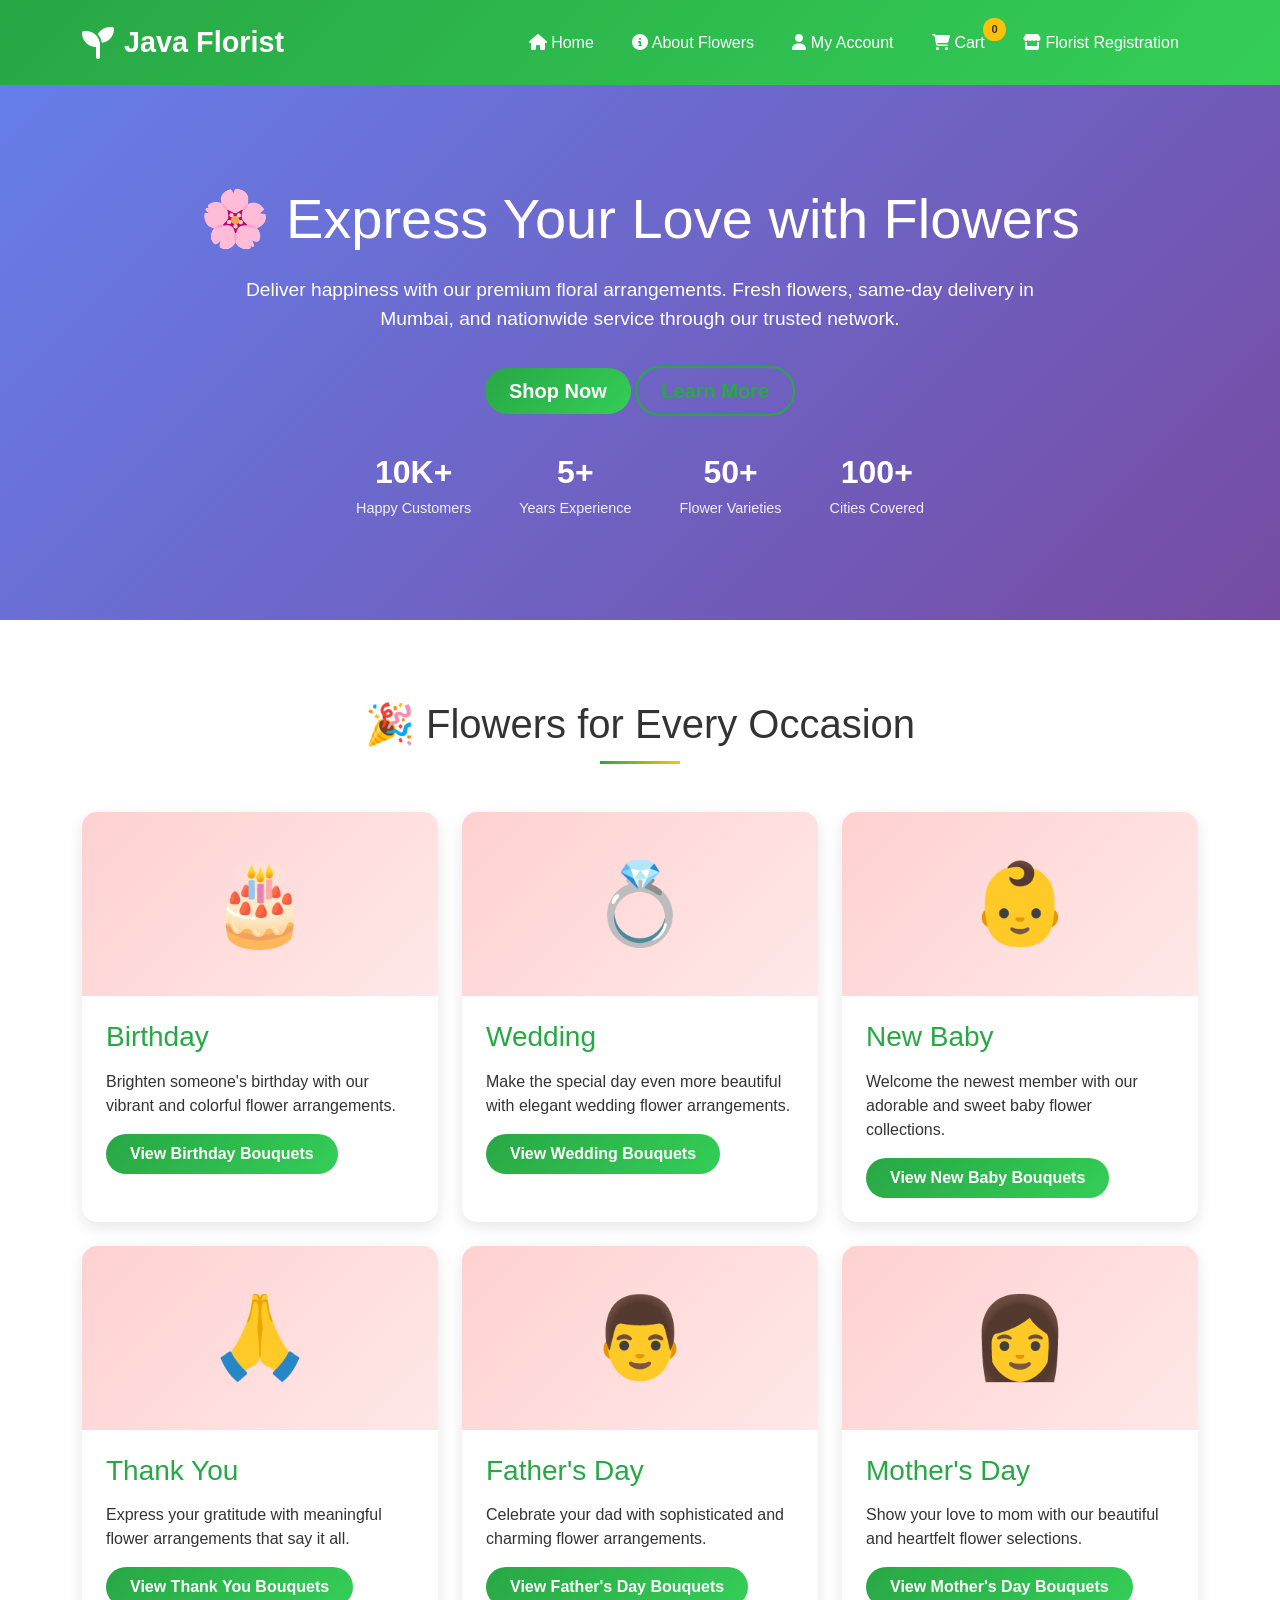
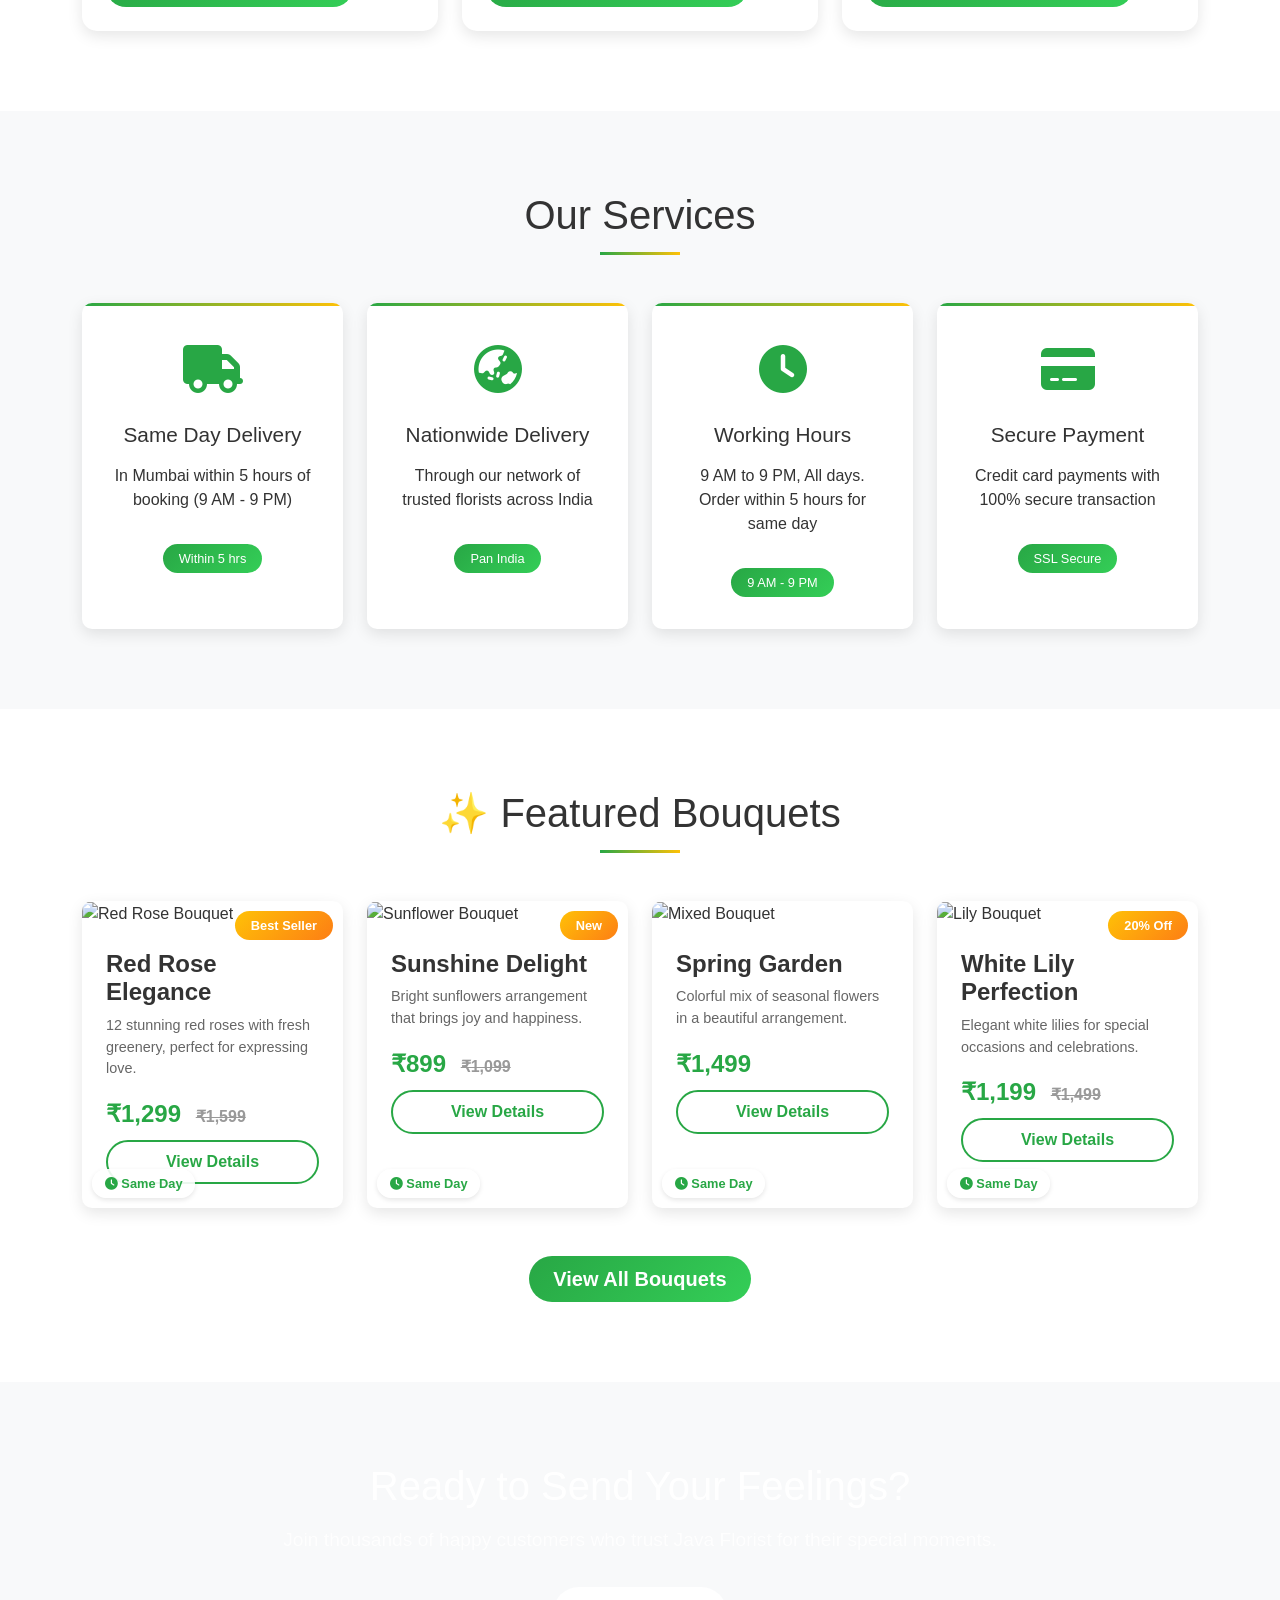
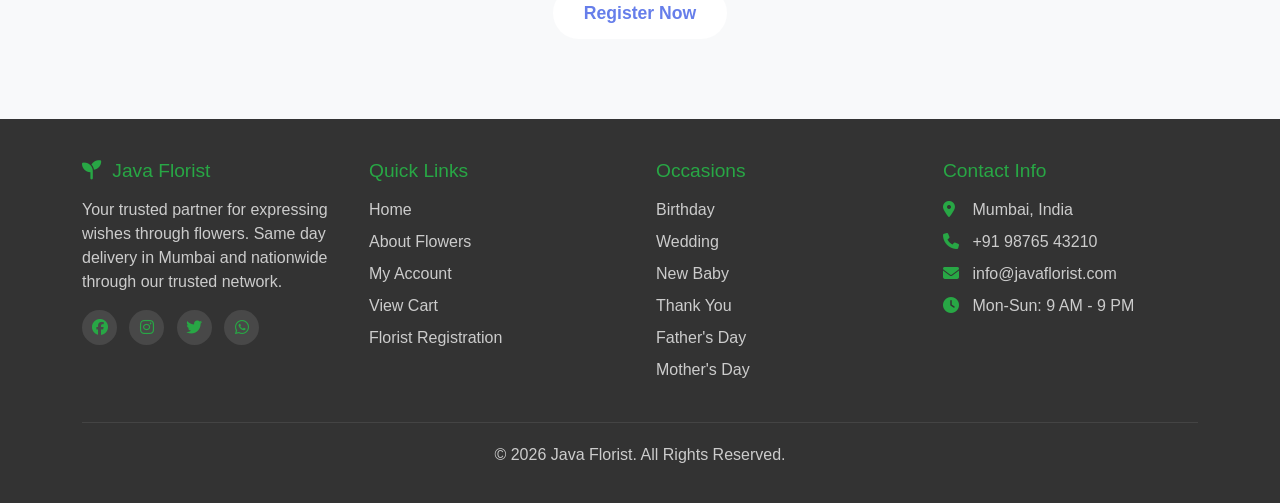
==== index.html @ afbffd54 "Website professional look ke liye fixes - CSS and images updated" ====
<!DOCTYPE html>
<html lang="en">
<head>
    <meta charset="UTF-8">
    <meta name="viewport" content="width=device-width, initial-scale=1.0">
    <title>Java Florist - Fresh Flower Delivery Mumbai & Nationwide</title>
    
    <!-- Bootstrap CSS -->
    <link href="https://cdn.jsdelivr.net/npm/bootstrap@5.3.0/dist/css/bootstrap.min.css" rel="stylesheet">
    <!-- Font Awesome Icons -->
    <link rel="stylesheet" href="https://cdnjs.cloudflare.com/ajax/libs/font-awesome/6.4.0/css/all.min.css">
    <!-- Custom CSS -->
    <link rel="stylesheet" href="css/style.css">
    <style>
        /* Additional inline styles for home page */
        .hero-stats {
            display: flex;
            justify-content: center;
            gap: 3rem;
            margin-top: 2rem;
            animation: fadeInUp 1s ease;
        }
        
        .stat-item {
            text-align: center;
        }
        
        .stat-number {
            font-size: 2rem;
            font-weight: bold;
            display: block;
        }
        
        .stat-label {
            font-size: 0.9rem;
            opacity: 0.9;
        }
        
        .featured-badge {
            position: absolute;
            top: 10px;
            right: 10px;
            background: linear-gradient(135deg, #ffc107, #fd7e14);
            color: white;
            padding: 0.3rem 1rem;
            border-radius: 20px;
            font-size: 0.8rem;
            font-weight: 600;
            z-index: 1;
        }
        
        .price-tag {
            font-size: 1.5rem;
            font-weight: bold;
            color: var(--primary-green);
        }
        
        .old-price {
            font-size: 1rem;
            color: #999;
            text-decoration: line-through;
            margin-left: 0.5rem;
        }
        
        .delivery-badge {
            position: absolute;
            bottom: 10px;
            left: 10px;
            background: rgba(255,255,255,0.9);
            padding: 0.3rem 0.8rem;
            border-radius: 20px;
            font-size: 0.8rem;
            font-weight: 600;
            color: var(--primary-green);
            box-shadow: 0 2px 5px rgba(0,0,0,0.1);
        }
    </style>
</head>
<body>
    <!-- Navigation Bar -->
    <nav class="navbar navbar-expand-lg">
        <div class="container">
            <a class="navbar-brand" href="index.html">
                <i class="fas fa-seedling"></i>
                Java Florist
            </a>
            <button class="navbar-toggler" type="button" data-bs-toggle="collapse" data-bs-target="#navbarNav">
                <span class="navbar-toggler-icon"></span>
            </button>
            <div class="collapse navbar-collapse" id="navbarNav">
                <ul class="navbar-nav ms-auto">
                    <li class="nav-item">
                        <a class="nav-link active" href="index.html">
                            <i class="fas fa-home"></i> Home
                        </a>
                    </li>
                    <li class="nav-item">
                        <a class="nav-link" href="about.html">
                            <i class="fas fa-info-circle"></i> About Flowers
                        </a>
                    </li>
                    <li class="nav-item">
                        <a class="nav-link" href="myaccount.html">
                            <i class="fas fa-user"></i> My Account
                        </a>
                    </li>
                    <li class="nav-item">
                        <a class="nav-link cart-icon" href="cart.html">
                            <i class="fas fa-shopping-cart"></i> Cart
                            <span class="cart-badge" id="cartCount">0</span>
                        </a>
                    </li>
                    <li class="nav-item">
                        <a class="nav-link" href="florist-registration.html">
                            <i class="fas fa-store"></i> Florist Registration
                        </a>
                    </li>
                </ul>
            </div>
        </div>
    </nav>

    <!-- Hero Section -->
    <header>
        <div class="container">
            <h1>🌸 Express Your Love with Flowers</h1>
            <p>Deliver happiness with our premium floral arrangements. Fresh flowers, same-day delivery in Mumbai, and nationwide service through our trusted network.</p>
            <div class="hero-buttons">
                <a href="#occasions" class="btn btn-primary btn-lg">Shop Now</a>
                <a href="about.html" class="btn btn-outline-primary btn-lg">Learn More</a>
            </div>
            <div class="hero-stats">
                <div class="stat-item">
                    <span class="stat-number">10K+</span>
                    <span class="stat-label">Happy Customers</span>
                </div>
                <div class="stat-item">
                    <span class="stat-number">5+</span>
                    <span class="stat-label">Years Experience</span>
                </div>
                <div class="stat-item">
                    <span class="stat-number">50+</span>
                    <span class="stat-label">Flower Varieties</span>
                </div>
                <div class="stat-item">
                    <span class="stat-number">100+</span>
                    <span class="stat-label">Cities Covered</span>
                </div>
            </div>
        </div>
    </header>

    <!-- Occasions Section -->
    <section id="occasions">
        <div class="container">
            <h2 class="section-title">🎉 Flowers for Every Occasion</h2>
            <div class="row g-4">
                <!-- Birthday -->
                <div class="col-lg-4 col-md-6">
                    <div class="occasion-card">
                        <div class="occasion-image">🎂</div>
                        <div class="occasion-content">
                            <h3>Birthday</h3>
                            <p>Brighten someone's birthday with our vibrant and colorful flower arrangements.</p>
                            <a href="bouquet.html?occasion=birthday" class="btn btn-primary">View Birthday Bouquets</a>
                        </div>
                    </div>
                </div>
                
                <!-- Wedding -->
                <div class="col-lg-4 col-md-6">
                    <div class="occasion-card">
                        <div class="occasion-image">💍</div>
                        <div class="occasion-content">
                            <h3>Wedding</h3>
                            <p>Make the special day even more beautiful with elegant wedding flower arrangements.</p>
                            <a href="bouquet.html?occasion=wedding" class="btn btn-primary">View Wedding Bouquets</a>
                        </div>
                    </div>
                </div>
                
                <!-- New Baby -->
                <div class="col-lg-4 col-md-6">
                    <div class="occasion-card">
                        <div class="occasion-image">👶</div>
                        <div class="occasion-content">
                            <h3>New Baby</h3>
                            <p>Welcome the newest member with our adorable and sweet baby flower collections.</p>
                            <a href="bouquet.html?occasion=newbaby" class="btn btn-primary">View New Baby Bouquets</a>
                        </div>
                    </div>
                </div>
                
                <!-- Thank You -->
                <div class="col-lg-4 col-md-6">
                    <div class="occasion-card">
                        <div class="occasion-image">🙏</div>
                        <div class="occasion-content">
                            <h3>Thank You</h3>
                            <p>Express your gratitude with meaningful flower arrangements that say it all.</p>
                            <a href="bouquet.html?occasion=thankyou" class="btn btn-primary">View Thank You Bouquets</a>
                        </div>
                    </div>
                </div>
                
                <!-- Father's Day -->
                <div class="col-lg-4 col-md-6">
                    <div class="occasion-card">
                        <div class="occasion-image">👨</div>
                        <div class="occasion-content">
                            <h3>Father's Day</h3>
                            <p>Celebrate your dad with sophisticated and charming flower arrangements.</p>
                            <a href="bouquet.html?occasion=fathersday" class="btn btn-primary">View Father's Day Bouquets</a>
                        </div>
                    </div>
                </div>
                
                <!-- Mother's Day -->
                <div class="col-lg-4 col-md-6">
                    <div class="occasion-card">
                        <div class="occasion-image">👩</div>
                        <div class="occasion-content">
                            <h3>Mother's Day</h3>
                            <p>Show your love to mom with our beautiful and heartfelt flower selections.</p>
                            <a href="bouquet.html?occasion=mothersday" class="btn btn-primary">View Mother's Day Bouquets</a>
                        </div>
                    </div>
                </div>
            </div>
        </div>
    </section>

    <!-- Services Section -->
    <section class="services-section">
        <div class="container">
            <h2 class="section-title">Our Services</h2>
            <div class="row g-4">
                <div class="col-lg-3 col-md-6">
                    <div class="service-card">
                        <div class="service-icon">
                            <i class="fas fa-truck"></i>
                        </div>
                        <h3>Same Day Delivery</h3>
                        <p>In Mumbai within 5 hours of booking (9 AM - 9 PM)</p>
                        <span class="service-badge">Within 5 hrs</span>
                    </div>
                </div>
                
                <div class="col-lg-3 col-md-6">
                    <div class="service-card">
                        <div class="service-icon">
                            <i class="fas fa-globe-asia"></i>
                        </div>
                        <h3>Nationwide Delivery</h3>
                        <p>Through our network of trusted florists across India</p>
                        <span class="service-badge">Pan India</span>
                    </div>
                </div>
                
                <div class="col-lg-3 col-md-6">
                    <div class="service-card">
                        <div class="service-icon">
                            <i class="fas fa-clock"></i>
                        </div>
                        <h3>Working Hours</h3>
                        <p>9 AM to 9 PM, All days. Order within 5 hours for same day</p>
                        <span class="service-badge">9 AM - 9 PM</span>
                    </div>
                </div>
                
                <div class="col-lg-3 col-md-6">
                    <div class="service-card">
                        <div class="service-icon">
                            <i class="fas fa-credit-card"></i>
                        </div>
                        <h3>Secure Payment</h3>
                        <p>Credit card payments with 100% secure transaction</p>
                        <span class="service-badge">SSL Secure</span>
                    </div>
                </div>
            </div>
        </div>
    </section>

    <!-- Featured Bouquets Section -->
<section>
    <div class="container">
        <h2 class="section-title">✨ Featured Bouquets</h2>
        <div class="row g-4">
            <!-- Bouquet 1 -->
            <div class="col-lg-3 col-md-6">
                <div class="bouquet-card position-relative">
                    <span class="featured-badge">Best Seller</span>
                    <img src="https://images.unsplash.com/photo-1548092372-0d1bd40894a3?ixlib=rb-4.0.3&auto=format&fit=crop&w=500&q=80" alt="Red Rose Bouquet" class="bouquet-image">
                    <span class="delivery-badge"><i class="fas fa-clock"></i> Same Day</span>
                    <div class="bouquet-info">
                        <h4>Red Rose Elegance</h4>
                        <p class="bouquet-description">12 stunning red roses with fresh greenery, perfect for expressing love.</p>
                        <div class="price-tag">₹1,299 <span class="old-price">₹1,599</span></div>
                        <a href="bouquet-details.html?id=1" class="btn btn-outline-primary w-100 mt-2">View Details</a>
                    </div>
                </div>
            </div>
            
            <!-- Bouquet 2 -->
            <div class="col-lg-3 col-md-6">
                <div class="bouquet-card position-relative">
                    <span class="featured-badge">New</span>
                    <img src="https://images.unsplash.com/photo-1591886960571-74d43a9d4166?ixlib=rb-4.0.3&auto=format&fit=crop&w=500&q=80" alt="Sunflower Bouquet" class="bouquet-image">
                    <span class="delivery-badge"><i class="fas fa-clock"></i> Same Day</span>
                    <div class="bouquet-info">
                        <h4>Sunshine Delight</h4>
                        <p class="bouquet-description">Bright sunflowers arrangement that brings joy and happiness.</p>
                        <div class="price-tag">₹899 <span class="old-price">₹1,099</span></div>
                        <a href="bouquet-details.html?id=2" class="btn btn-outline-primary w-100 mt-2">View Details</a>
                    </div>
                </div>
            </div>
            
            <!-- Bouquet 3 -->
            <div class="col-lg-3 col-md-6">
                <div class="bouquet-card position-relative">
                    <img src="https://images.unsplash.com/photo-1566378246598-5b11a0d486cc?ixlib=rb-4.0.3&auto=format&fit=crop&w=500&q=80" alt="Mixed Bouquet" class="bouquet-image">
                    <span class="delivery-badge"><i class="fas fa-clock"></i> Same Day</span>
                    <div class="bouquet-info">
                        <h4>Spring Garden</h4>
                        <p class="bouquet-description">Colorful mix of seasonal flowers in a beautiful arrangement.</p>
                        <div class="price-tag">₹1,499</div>
                        <a href="bouquet-details.html?id=3" class="btn btn-outline-primary w-100 mt-2">View Details</a>
                    </div>
                </div>
            </div>
            
            <!-- Bouquet 4 -->
            <div class="col-lg-3 col-md-6">
                <div class="bouquet-card position-relative">
                    <span class="featured-badge">20% Off</span>
                    <img src="https://images.unsplash.com/photo-1561181286-d3fee6576739?ixlib=rb-4.0.3&auto=format&fit=crop&w=500&q=80" alt="Lily Bouquet" class="bouquet-image">
                    <span class="delivery-badge"><i class="fas fa-clock"></i> Same Day</span>
                    <div class="bouquet-info">
                        <h4>White Lily Perfection</h4>
                        <p class="bouquet-description">Elegant white lilies for special occasions and celebrations.</p>
                        <div class="price-tag">₹1,199 <span class="old-price">₹1,499</span></div>
                        <a href="bouquet-details.html?id=4" class="btn btn-outline-primary w-100 mt-2">View Details</a>
                    </div>
                </div>
            </div>
        </div>
        
        <div class="text-center mt-5">
            <a href="bouquet.html" class="btn btn-primary btn-lg">View All Bouquets</a>
        </div>
    </div>
</section>

    <!-- Call to Action Section -->
    <section class="cta-section">
        <div class="container">
            <h2>Ready to Send Your Feelings?</h2>
            <p>Join thousands of happy customers who trust Java Florist for their special moments.</p>
            <a href="myaccount.html" class="btn btn-lg">Register Now</a>
        </div>
    </section>

 <!-- Footer -->
<footer>
    <div class="container">
        <div class="footer-content">
            <div class="footer-section">
                <h4><i class="fas fa-seedling"></i> Java Florist</h4>
                <p>Your trusted partner for expressing wishes through flowers. Same day delivery in Mumbai and nationwide through our trusted network.</p>
                <div class="social-links mt-3">
                    <a href="#"><i class="fab fa-facebook"></i></a>
                    <a href="#"><i class="fab fa-instagram"></i></a>
                    <a href="#"><i class="fab fa-twitter"></i></a>
                    <a href="#"><i class="fab fa-whatsapp"></i></a>
                </div>
            </div>
            <div class="footer-section">
                <h4>Quick Links</h4>
                <a href="index.html">Home</a>
                <a href="about.html">About Flowers</a>
                <a href="my-account.html">My Account</a>
                <a href="cart.html">View Cart</a>
                <a href="florist-registration.html">Florist Registration</a>
            </div>
            <div class="footer-section">
                <h4>Occasions</h4>
                <a href="bouquet.html?occasion=birthday">Birthday</a>
                <a href="bouquet.html?occasion=wedding">Wedding</a>
                <a href="bouquet.html?occasion=newbaby">New Baby</a>
                <a href="bouquet.html?occasion=thankyou">Thank You</a>
                <a href="bouquet.html?occasion=fathersday">Father's Day</a>
                <a href="bouquet.html?occasion=mothersday">Mother's Day</a>
            </div>
            <div class="footer-section">
                <h4>Contact Info</h4>
                <p><i class="fas fa-map-marker-alt"></i> Mumbai, India</p>
                <p><i class="fas fa-phone"></i> +91 98765 43210</p>
                <p><i class="fas fa-envelope"></i> info@javaflorist.com</p>
                <p><i class="fas fa-clock"></i> Mon-Sun: 9 AM - 9 PM</p>
            </div>
        </div>
        <div class="footer-bottom">
            <p>&copy; 2026 Java Florist. All Rights Reserved.</p>
        </div>
    </div>
</footer>
---- css/style.css ----
:root {
    --primary-green: #28a745;
    --primary-green-dark: #218838;
    --light-pink: #fff5f5;
}

* {
    margin: 0;
    padding: 0;
    box-sizing: border-box;
}

body {
    font-family: 'Segoe UI', Tahoma, Geneva, Verdana, sans-serif;
    color: #333;
    overflow-x: hidden;
}

/* Navigation */
.navbar {
    background: linear-gradient(135deg, #28a745, #34ce57);
    padding: 1rem 0;
    box-shadow: 0 2px 10px rgba(0,0,0,0.1);
}

.navbar-brand {
    color: white !important;
    font-size: 1.8rem;
    font-weight: bold;
    display: flex;
    align-items: center;
    gap: 10px;
}

.navbar-brand i {
    font-size: 2rem;
}

.nav-link {
    color: white !important;
    font-weight: 500;
    padding: 0.5rem 1rem !important;
    margin: 0 0.2rem;
    border-radius: 25px;
    transition: all 0.3s ease;
}

.nav-link:hover {
    background: rgba(255,255,255,0.2);
    transform: translateY(-2px);
}

/* Cart Badge */
.cart-icon {
    position: relative;
}

.cart-badge {
    position: absolute;
    top: -5px;
    right: -5px;
    background: #ffc107;
    color: #333;
    border-radius: 50%;
    padding: 0.2rem 0.5rem;
    font-size: 0.7rem;
    font-weight: bold;
}

/* Hero Section */
header {
    background: linear-gradient(135deg, #667eea 0%, #764ba2 100%);
    color: white;
    padding: 100px 0;
    text-align: center;
    position: relative;
    overflow: hidden;
}

header h1 {
    font-size: 3.5rem;
    margin-bottom: 1.5rem;
    animation: fadeInUp 1s ease;
}

header p {
    font-size: 1.2rem;
    max-width: 800px;
    margin: 0 auto 2rem;
}

.hero-stats {
    display: flex;
    justify-content: center;
    gap: 3rem;
    margin-top: 2rem;
    flex-wrap: wrap;
}

.stat-item {
    text-align: center;
}

.stat-number {
    font-size: 2rem;
    font-weight: bold;
    display: block;
}

.stat-label {
    font-size: 0.9rem;
    opacity: 0.9;
}

/* Sections */
section {
    padding: 80px 0;
}

section:nth-child(even) {
    background: #f8f9fa;
}

.section-title {
    text-align: center;
    font-size: 2.5rem;
    margin-bottom: 3rem;
    color: #333;
    position: relative;
    padding-bottom: 1rem;
}

.section-title::after {
    content: '';
    position: absolute;
    bottom: 0;
    left: 50%;
    transform: translateX(-50%);
    width: 80px;
    height: 3px;
    background: linear-gradient(90deg, #28a745, #ffc107);
}

/* Occasion Cards */
.occasion-card {
    background: white;
    border-radius: 15px;
    overflow: hidden;
    box-shadow: 0 5px 15px rgba(0,0,0,0.1);
    transition: all 0.3s ease;
    height: 100%;
}

.occasion-card:hover {
    transform: translateY(-10px);
    box-shadow: 0 15px 30px rgba(0,0,0,0.2);
}

.occasion-image {
    background: linear-gradient(135deg, #ffd1d1, #ffe8e8);
    font-size: 5rem;
    text-align: center;
    padding: 2rem;
}

.occasion-content {
    padding: 1.5rem;
}

.occasion-content h3 {
    color: var(--primary-green);
    margin-bottom: 1rem;
}

/* Service Cards */
.service-card {
    text-align: center;
    padding: 2rem;
    background: white;
    border-radius: 10px;
    box-shadow: 0 5px 15px rgba(0,0,0,0.1);
    transition: all 0.3s ease;
    height: 100%;
    position: relative;
    overflow: hidden;
}

.service-card:hover {
    transform: translateY(-5px);
    box-shadow: 0 10px 25px rgba(0,0,0,0.15);
}

.service-card::before {
    content: '';
    position: absolute;
    top: 0;
    left: 0;
    right: 0;
    height: 3px;
    background: linear-gradient(90deg, var(--primary-green), #ffc107);
}

.service-icon {
    font-size: 3rem;
    color: #28a745;
    margin-bottom: 1rem;
    animation: bounce 2s infinite;
}

.service-card h3 {
    font-size: 1.3rem;
    margin-bottom: 1rem;
}

.service-badge {
    display: inline-block;
    background: linear-gradient(135deg, var(--primary-green), #34ce57);
    color: white;
    padding: 0.3rem 1rem;
    border-radius: 20px;
    font-size: 0.8rem;
    margin-top: 1rem;
}

/* Bouquet Cards */
.bouquet-card {
    background: white;
    border-radius: 10px;
    overflow: hidden;
    box-shadow: 0 5px 15px rgba(0,0,0,0.1);
    transition: all 0.3s ease;
    height: 100%;
}

.bouquet-card:hover {
    transform: translateY(-5px);
    box-shadow: 0 10px 25px rgba(0,0,0,0.15);
}

.bouquet-image {
    width: 100%;
    height: 250px;
    object-fit: cover;
    transition: transform 0.5s ease;
}

.bouquet-card:hover .bouquet-image {
    transform: scale(1.05);
}

.bouquet-info {
    padding: 1.5rem;
}

.bouquet-info h4 {
    color: #333;
    margin-bottom: 0.5rem;
    font-weight: 600;
}

.bouquet-description {
    color: #666;
    font-size: 0.9rem;
    margin-bottom: 1rem;
    line-height: 1.5;
}

.price-tag {
    font-size: 1.5rem;
    font-weight: bold;
    color: #28a745;
}

.old-price {
    font-size: 1rem;
    color: #999;
    text-decoration: line-through;
    margin-left: 0.5rem;
}

.featured-badge {
    position: absolute;
    top: 10px;
    right: 10px;
    background: linear-gradient(135deg, #ffc107, #fd7e14);
    color: white;
    padding: 0.3rem 1rem;
    border-radius: 20px;
    font-size: 0.8rem;
    font-weight: 600;
    z-index: 1;
}

.delivery-badge {
    position: absolute;
    bottom: 10px;
    left: 10px;
    background: rgba(255,255,255,0.9);
    padding: 0.3rem 0.8rem;
    border-radius: 20px;
    font-size: 0.8rem;
    font-weight: 600;
    color: #28a745;
    box-shadow: 0 2px 5px rgba(0,0,0,0.1);
}

/* Buttons */
.btn-primary {
    background: linear-gradient(135deg, #28a745, #34ce57);
    border: none;
    color: white;
    padding: 0.5rem 1.5rem;
    border-radius: 25px;
    transition: all 0.3s ease;
    font-weight: 600;
}

.btn-primary:hover {
    background: linear-gradient(135deg, #218838, #2eb872);
    transform: translateY(-2px);
    box-shadow: 0 5px 15px rgba(40, 167, 69, 0.4);
}

.btn-outline-primary {
    border: 2px solid #28a745;
    color: #28a745;
    background: transparent;
    padding: 0.5rem 1.5rem;
    border-radius: 25px;
    transition: all 0.3s ease;
    font-weight: 600;
}

.btn-outline-primary:hover {
    background: #28a745;
    color: white;
    transform: translateY(-2px);
    box-shadow: 0 5px 15px rgba(40, 167, 69, 0.4);
}

/* CTA Section */
.cta-section {
    background: linear-gradient(135deg, #667eea 0%, #764ba2 100%);
    color: white;
    text-align: center;
    padding: 80px 0;
}

.cta-section h2 {
    font-size: 2.5rem;
    margin-bottom: 1rem;
}

.cta-section p {
    font-size: 1.2rem;
    margin-bottom: 2rem;
    opacity: 0.9;
}

.cta-section .btn {
    background: white;
    color: #667eea;
    font-size: 1.1rem;
    padding: 12px 30px;
    border-radius: 30px;
    font-weight: 600;
    transition: all 0.3s ease;
}

.cta-section .btn:hover {
    transform: translateY(-2px);
    box-shadow: 0 10px 25px rgba(0,0,0,0.2);
}

/* Footer */
footer {
    background: #333;
    color: white;
    padding: 40px 0 20px;
}

.footer-content {
    display: grid;
    grid-template-columns: repeat(auto-fit, minmax(250px, 1fr));
    gap: 2rem;
    margin-bottom: 2rem;
}

.footer-section h4 {
    color: #28a745;
    margin-bottom: 1rem;
    font-size: 1.2rem;
}

.footer-section a {
    color: #ccc;
    text-decoration: none;
    display: block;
    margin-bottom: 0.5rem;
    transition: all 0.3s ease;
}

.footer-section a:hover {
    color: white;
    transform: translateX(5px);
}

.footer-section p {
    color: #ccc;
    margin-bottom: 0.5rem;
}

.footer-section i {
    color: #28a745;
    width: 25px;
}

/* Social Links - Added */
.social-links {
    margin-top: 1rem;
}

.social-links a {
    display: inline-block;
    width: 35px;
    height: 35px;
    background: rgba(255,255,255,0.1);
    border-radius: 50%;
    text-align: center;
    line-height: 35px;
    margin-right: 8px;
    color: white;
    transition: all 0.3s ease;
}

.social-links a:hover {
    background: #28a745;
    transform: translateY(-3px);
}

.footer-bottom {
    text-align: center;
    padding-top: 20px;
    border-top: 1px solid #444;
    color: #ccc;
}

/* Animations */
@keyframes fadeInUp {
    from {
        opacity: 0;
        transform: translateY(30px);
    }
    to {
        opacity: 1;
        transform: translateY(0);
    }
}

@keyframes bounce {
    0%, 100% {
        transform: translateY(0);
    }
    50% {
        transform: translateY(-10px);
    }
}

/* Mobile Responsive */
@media (max-width: 768px) {
    header h1 {
        font-size: 2rem;
    }
    
    .hero-stats {
        gap: 1rem;
    }
    
    .stat-number {
        font-size: 1.5rem;
    }
    
    .section-title {
        font-size: 2rem;
    }
    
    .service-card {
        margin-bottom: 1rem;
    }
    
    .bouquet-card {
        max-width: 350px;
        margin: 0 auto;
    }
    
    .footer-content {
        grid-template-columns: 1fr;
        text-align: center;
    }
    
    .social-links a {
        margin: 0 4px;
    }
}

/* Small Mobile Devices */
@media (max-width: 576px) {
    header {
        padding: 60px 0;
    }
    
    header h1 {
        font-size: 1.8rem;
    }
    
    .hero-buttons .btn {
        display: block;
        margin: 10px auto;
        width: 80%;
    }
    
    .section-title {
        font-size: 1.8rem;
    }
}
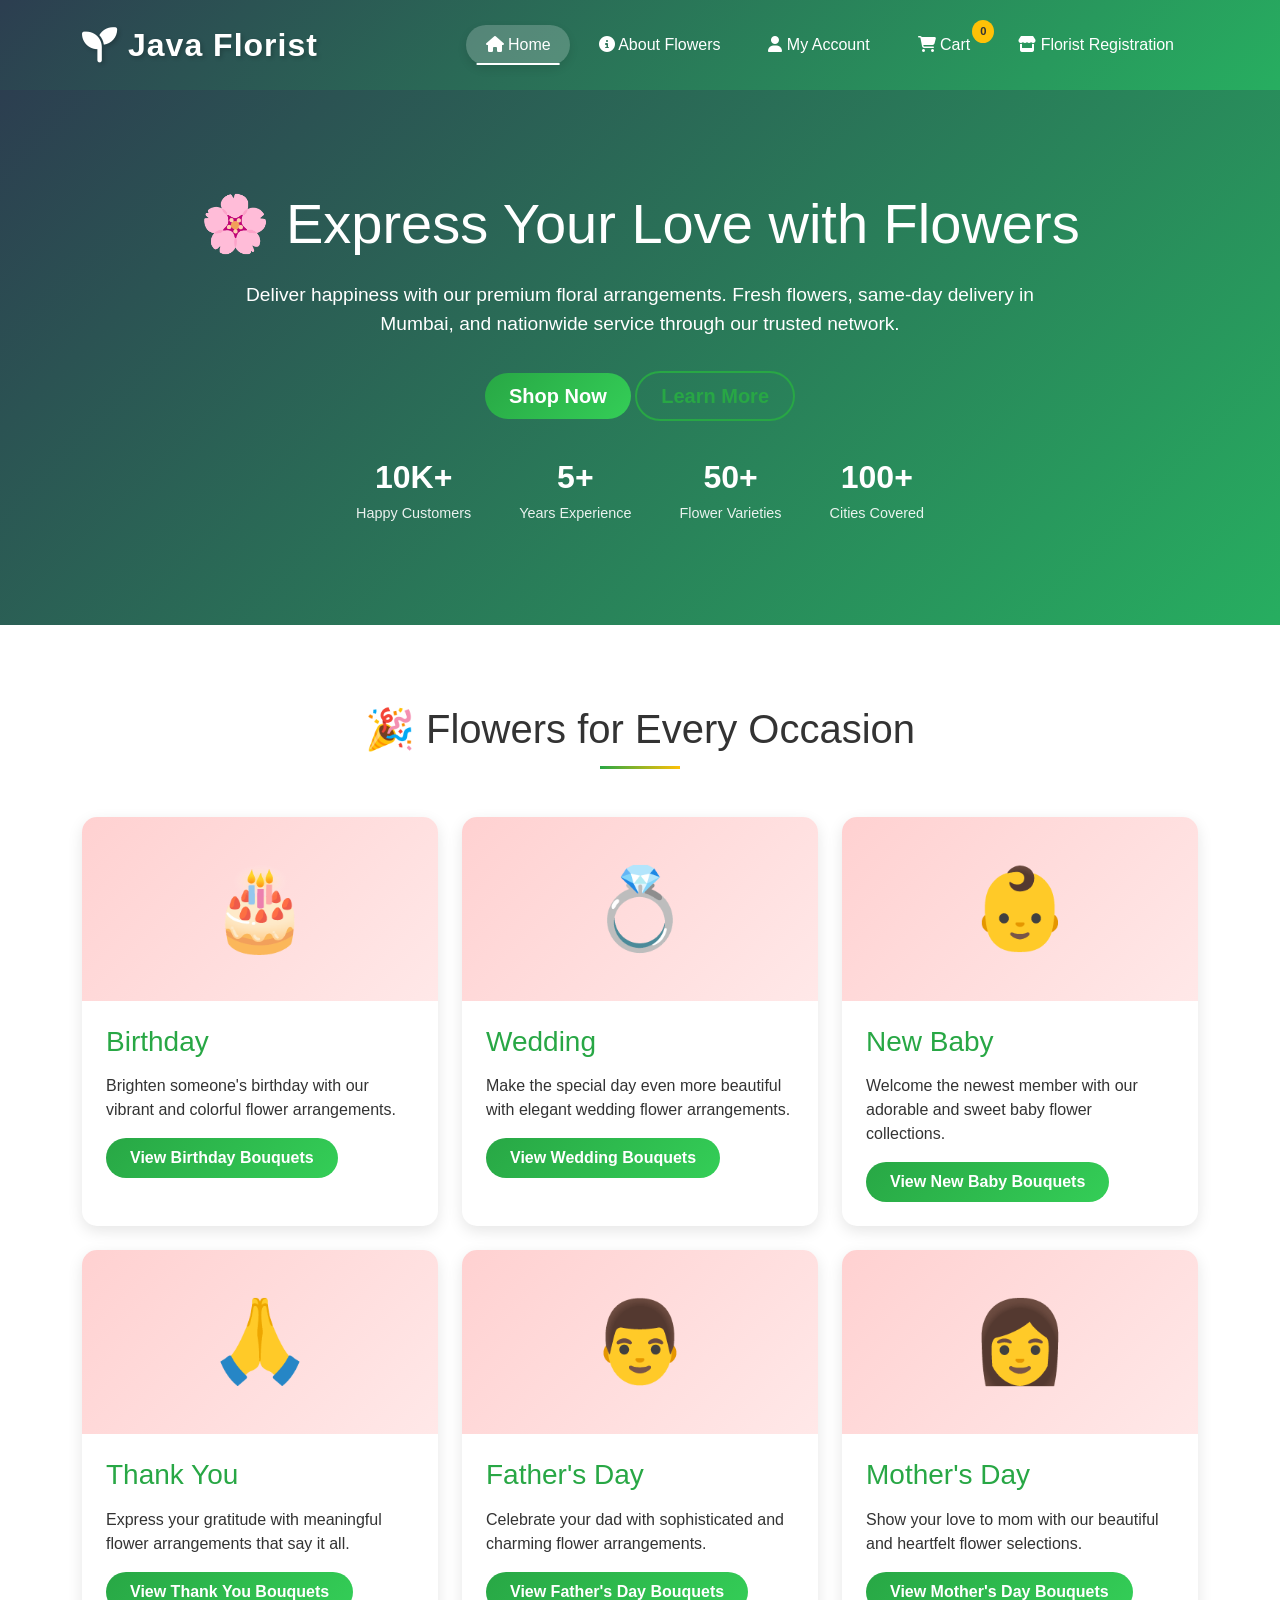
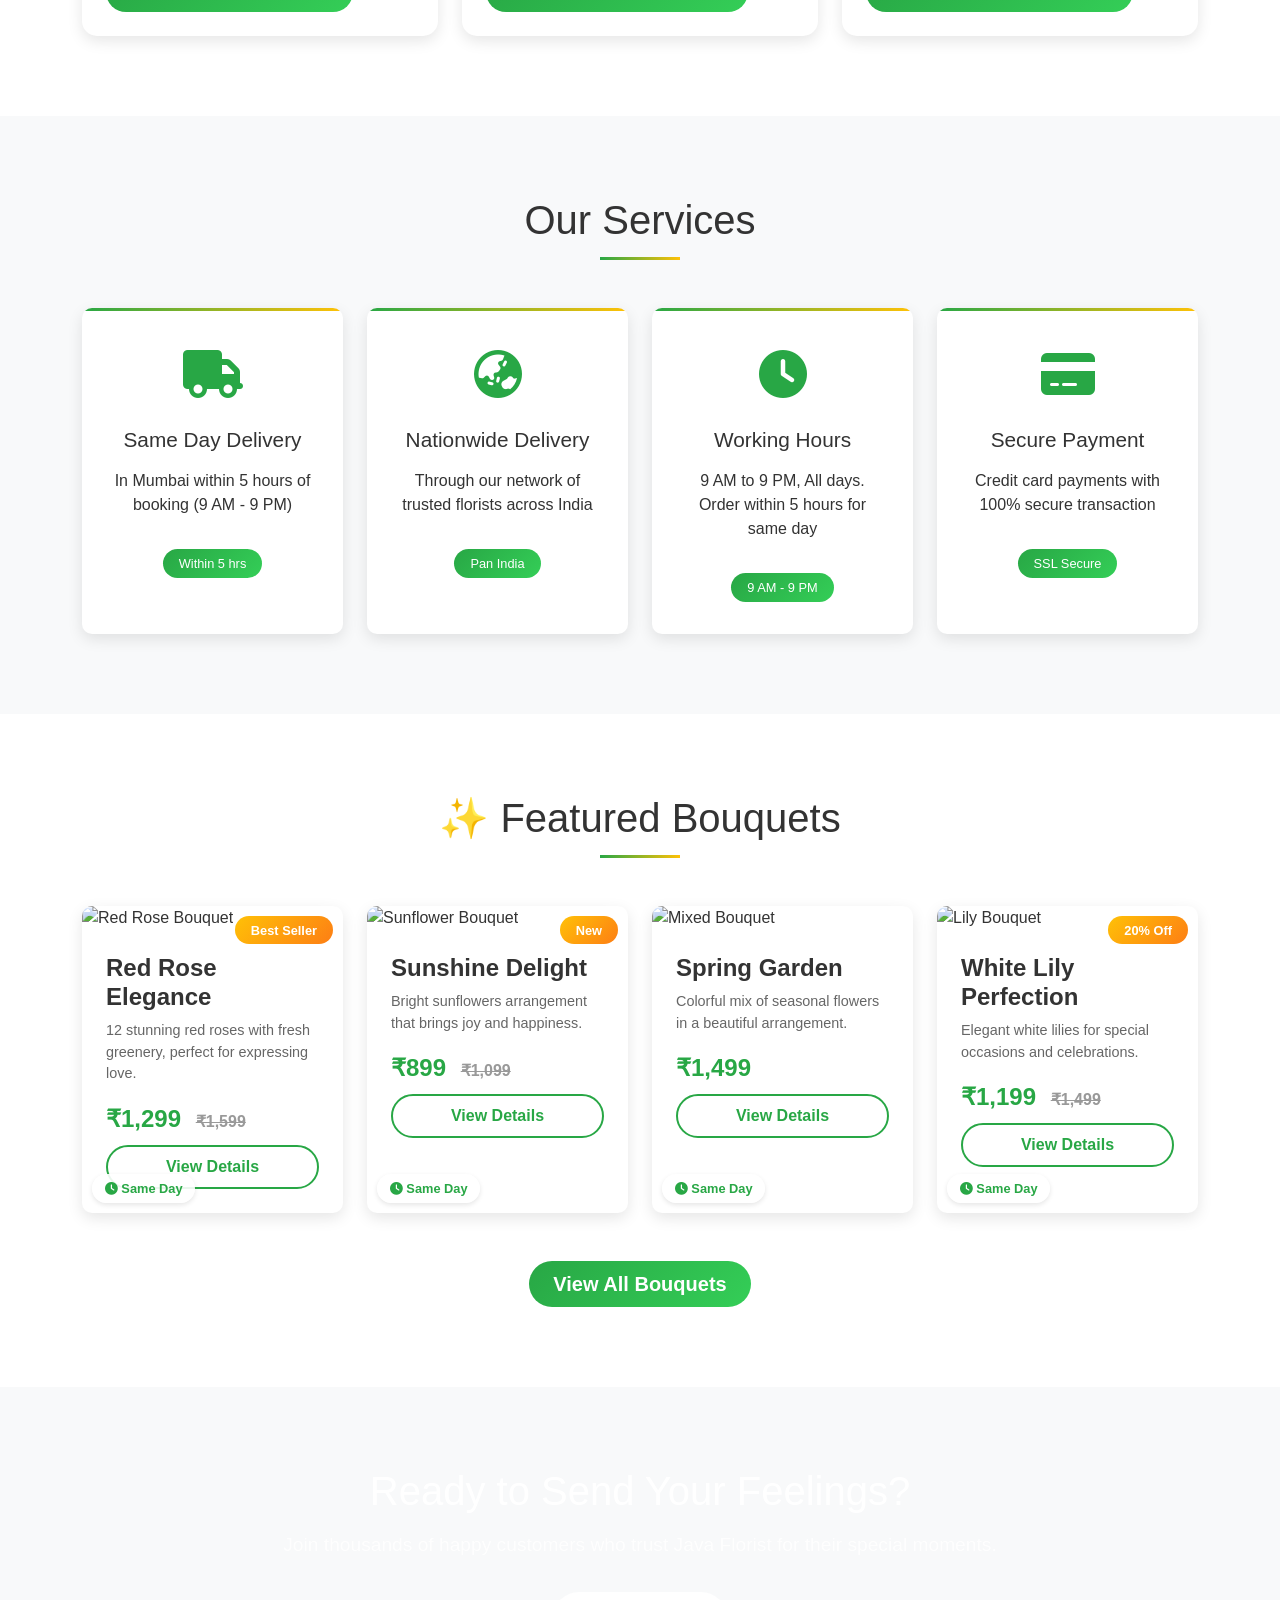
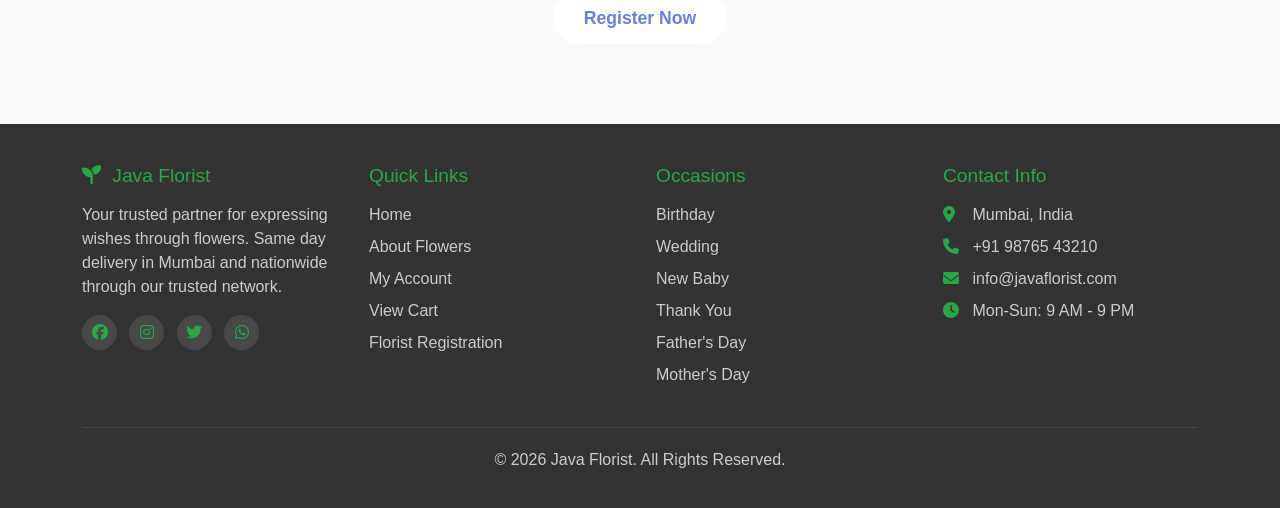
==== commit 743dda19: "Updated with real flower images and improved navbar" ====
--- a/index.html
+++ b/index.html
@@ -12,67 +12,94 @@
     <!-- Custom CSS -->
     <link rel="stylesheet" href="css/style.css">
     <style>
-        /* Additional inline styles for home page */
-        .hero-stats {
-            display: flex;
-            justify-content: center;
-            gap: 3rem;
-            margin-top: 2rem;
-            animation: fadeInUp 1s ease;
-        }
-        
-        .stat-item {
-            text-align: center;
-        }
-        
-        .stat-number {
+        /* Improved Navbar Styles */
+        .navbar {
+            background: linear-gradient(135deg, #2c3e50, #27ae60);
+            padding: 1rem 0;
+            box-shadow: 0 4px 20px rgba(0,0,0,0.15);
+            transition: all 0.3s ease;
+        }
+
+        .navbar.scrolled {
+            padding: 0.5rem 0;
+            background: rgba(44, 62, 80, 0.95);
+            backdrop-filter: blur(10px);
+        }
+
+        .navbar-brand {
             font-size: 2rem;
-            font-weight: bold;
-            display: block;
-        }
-        
-        .stat-label {
-            font-size: 0.9rem;
-            opacity: 0.9;
-        }
-        
-        .featured-badge {
+            font-weight: 700;
+            letter-spacing: 1px;
+            text-shadow: 2px 2px 4px rgba(0,0,0,0.2);
+        }
+
+        .navbar-brand i {
+            font-size: 2.2rem;
+            animation: spin 4s linear infinite;
+        }
+
+        .nav-link {
+            position: relative;
+            margin: 0 0.3rem;
+            padding: 0.5rem 1.2rem !important;
+            border-radius: 30px;
+            font-weight: 500;
+            transition: all 0.3s ease;
+        }
+
+        .nav-link::after {
+            content: '';
             position: absolute;
-            top: 10px;
-            right: 10px;
-            background: linear-gradient(135deg, #ffc107, #fd7e14);
-            color: white;
-            padding: 0.3rem 1rem;
-            border-radius: 20px;
-            font-size: 0.8rem;
-            font-weight: 600;
-            z-index: 1;
-        }
-        
-        .price-tag {
-            font-size: 1.5rem;
-            font-weight: bold;
-            color: var(--primary-green);
-        }
-        
-        .old-price {
-            font-size: 1rem;
-            color: #999;
-            text-decoration: line-through;
-            margin-left: 0.5rem;
-        }
-        
-        .delivery-badge {
-            position: absolute;
-            bottom: 10px;
-            left: 10px;
-            background: rgba(255,255,255,0.9);
-            padding: 0.3rem 0.8rem;
-            border-radius: 20px;
-            font-size: 0.8rem;
-            font-weight: 600;
-            color: var(--primary-green);
-            box-shadow: 0 2px 5px rgba(0,0,0,0.1);
+            bottom: 0;
+            left: 50%;
+            transform: translateX(-50%);
+            width: 0;
+            height: 2px;
+            background: white;
+            transition: width 0.3s ease;
+        }
+
+        .nav-link:hover::after {
+            width: 80%;
+        }
+
+        .nav-link.active {
+            background: rgba(255,255,255,0.2);
+            box-shadow: 0 4px 10px rgba(0,0,0,0.1);
+        }
+
+        .nav-link.active::after {
+            width: 80%;
+        }
+
+        .cart-badge {
+            animation: pulse 1.5s infinite;
+        }
+
+        @keyframes pulse {
+            0% { transform: scale(1); }
+            50% { transform: scale(1.2); }
+            100% { transform: scale(1); }
+        }
+
+        @keyframes spin {
+            from { transform: rotate(0deg); }
+            to { transform: rotate(360deg); }
+        }
+
+        @media (max-width: 991px) {
+            .navbar-collapse {
+                background: rgba(44, 62, 80, 0.95);
+                backdrop-filter: blur(10px);
+                padding: 1rem;
+                border-radius: 10px;
+                margin-top: 1rem;
+            }
+        }
+
+        /* Hero section adjustment */
+        header {
+            background: linear-gradient(135deg, #2c3e50, #27ae60);
         }
     </style>
 </head>
@@ -100,7 +127,7 @@
                         </a>
                     </li>
                     <li class="nav-item">
-                        <a class="nav-link" href="myaccount.html">
+                        <a class="nav-link" href="my-account.html">
                             <i class="fas fa-user"></i> My Account
                         </a>
                     </li>
@@ -283,126 +310,142 @@
     </section>
 
     <!-- Featured Bouquets Section -->
-<section>
-    <div class="container">
-        <h2 class="section-title">✨ Featured Bouquets</h2>
-        <div class="row g-4">
-            <!-- Bouquet 1 -->
-            <div class="col-lg-3 col-md-6">
-                <div class="bouquet-card position-relative">
-                    <span class="featured-badge">Best Seller</span>
-                    <img src="https://images.unsplash.com/photo-1548092372-0d1bd40894a3?ixlib=rb-4.0.3&auto=format&fit=crop&w=500&q=80" alt="Red Rose Bouquet" class="bouquet-image">
-                    <span class="delivery-badge"><i class="fas fa-clock"></i> Same Day</span>
-                    <div class="bouquet-info">
-                        <h4>Red Rose Elegance</h4>
-                        <p class="bouquet-description">12 stunning red roses with fresh greenery, perfect for expressing love.</p>
-                        <div class="price-tag">₹1,299 <span class="old-price">₹1,599</span></div>
-                        <a href="bouquet-details.html?id=1" class="btn btn-outline-primary w-100 mt-2">View Details</a>
+    <section>
+        <div class="container">
+            <h2 class="section-title">✨ Featured Bouquets</h2>
+            <div class="row g-4">
+                <!-- Bouquet 1: Red Roses -->
+                <div class="col-lg-3 col-md-6">
+                    <div class="bouquet-card position-relative">
+                        <span class="featured-badge">Best Seller</span>
+                        <img src="https://images.pexels.com/photos/102127/pexels-photo-102127.jpeg?auto=compress&cs=tinysrgb&w=600" alt="Red Rose Bouquet" class="bouquet-image">
+                        <span class="delivery-badge"><i class="fas fa-clock"></i> Same Day</span>
+                        <div class="bouquet-info">
+                            <h4>Red Rose Elegance</h4>
+                            <p class="bouquet-description">12 stunning red roses with fresh greenery, perfect for expressing love.</p>
+                            <div class="price-tag">₹1,299 <span class="old-price">₹1,599</span></div>
+                            <a href="bouquet-details.html?id=1" class="btn btn-outline-primary w-100 mt-2">View Details</a>
+                        </div>
+                    </div>
+                </div>
+                
+                <!-- Bouquet 2: Sunflowers -->
+                <div class="col-lg-3 col-md-6">
+                    <div class="bouquet-card position-relative">
+                        <span class="featured-badge">New</span>
+                        <img src="https://images.pexels.com/photos/4503759/pexels-photo-4503759.jpeg?auto=compress&cs=tinysrgb&w=600" alt="Sunflower Bouquet" class="bouquet-image">
+                        <span class="delivery-badge"><i class="fas fa-clock"></i> Same Day</span>
+                        <div class="bouquet-info">
+                            <h4>Sunshine Delight</h4>
+                            <p class="bouquet-description">Bright sunflowers arrangement that brings joy and happiness.</p>
+                            <div class="price-tag">₹899 <span class="old-price">₹1,099</span></div>
+                            <a href="bouquet-details.html?id=2" class="btn btn-outline-primary w-100 mt-2">View Details</a>
+                        </div>
+                    </div>
+                </div>
+                
+                <!-- Bouquet 3: Mixed Flowers -->
+                <div class="col-lg-3 col-md-6">
+                    <div class="bouquet-card position-relative">
+                        <img src="https://images.pexels.com/photos/931162/pexels-photo-931162.jpeg?auto=compress&cs=tinysrgb&w=600" alt="Mixed Bouquet" class="bouquet-image">
+                        <span class="delivery-badge"><i class="fas fa-clock"></i> Same Day</span>
+                        <div class="bouquet-info">
+                            <h4>Spring Garden</h4>
+                            <p class="bouquet-description">Colorful mix of seasonal flowers in a beautiful arrangement.</p>
+                            <div class="price-tag">₹1,499</div>
+                            <a href="bouquet-details.html?id=3" class="btn btn-outline-primary w-100 mt-2">View Details</a>
+                        </div>
+                    </div>
+                </div>
+                
+                <!-- Bouquet 4: Lilies -->
+                <div class="col-lg-3 col-md-6">
+                    <div class="bouquet-card position-relative">
+                        <span class="featured-badge">20% Off</span>
+                        <img src="https://images.pexels.com/photos/1108215/pexels-photo-1108215.jpeg?auto=compress&cs=tinysrgb&w=600" alt="Lily Bouquet" class="bouquet-image">
+                        <span class="delivery-badge"><i class="fas fa-clock"></i> Same Day</span>
+                        <div class="bouquet-info">
+                            <h4>White Lily Perfection</h4>
+                            <p class="bouquet-description">Elegant white lilies for special occasions and celebrations.</p>
+                            <div class="price-tag">₹1,199 <span class="old-price">₹1,499</span></div>
+                            <a href="bouquet-details.html?id=4" class="btn btn-outline-primary w-100 mt-2">View Details</a>
+                        </div>
                     </div>
                 </div>
             </div>
             
-            <!-- Bouquet 2 -->
-            <div class="col-lg-3 col-md-6">
-                <div class="bouquet-card position-relative">
-                    <span class="featured-badge">New</span>
-                    <img src="https://images.unsplash.com/photo-1591886960571-74d43a9d4166?ixlib=rb-4.0.3&auto=format&fit=crop&w=500&q=80" alt="Sunflower Bouquet" class="bouquet-image">
-                    <span class="delivery-badge"><i class="fas fa-clock"></i> Same Day</span>
-                    <div class="bouquet-info">
-                        <h4>Sunshine Delight</h4>
-                        <p class="bouquet-description">Bright sunflowers arrangement that brings joy and happiness.</p>
-                        <div class="price-tag">₹899 <span class="old-price">₹1,099</span></div>
-                        <a href="bouquet-details.html?id=2" class="btn btn-outline-primary w-100 mt-2">View Details</a>
-                    </div>
-                </div>
-            </div>
-            
-            <!-- Bouquet 3 -->
-            <div class="col-lg-3 col-md-6">
-                <div class="bouquet-card position-relative">
-                    <img src="https://images.unsplash.com/photo-1566378246598-5b11a0d486cc?ixlib=rb-4.0.3&auto=format&fit=crop&w=500&q=80" alt="Mixed Bouquet" class="bouquet-image">
-                    <span class="delivery-badge"><i class="fas fa-clock"></i> Same Day</span>
-                    <div class="bouquet-info">
-                        <h4>Spring Garden</h4>
-                        <p class="bouquet-description">Colorful mix of seasonal flowers in a beautiful arrangement.</p>
-                        <div class="price-tag">₹1,499</div>
-                        <a href="bouquet-details.html?id=3" class="btn btn-outline-primary w-100 mt-2">View Details</a>
-                    </div>
-                </div>
-            </div>
-            
-            <!-- Bouquet 4 -->
-            <div class="col-lg-3 col-md-6">
-                <div class="bouquet-card position-relative">
-                    <span class="featured-badge">20% Off</span>
-                    <img src="https://images.unsplash.com/photo-1561181286-d3fee6576739?ixlib=rb-4.0.3&auto=format&fit=crop&w=500&q=80" alt="Lily Bouquet" class="bouquet-image">
-                    <span class="delivery-badge"><i class="fas fa-clock"></i> Same Day</span>
-                    <div class="bouquet-info">
-                        <h4>White Lily Perfection</h4>
-                        <p class="bouquet-description">Elegant white lilies for special occasions and celebrations.</p>
-                        <div class="price-tag">₹1,199 <span class="old-price">₹1,499</span></div>
-                        <a href="bouquet-details.html?id=4" class="btn btn-outline-primary w-100 mt-2">View Details</a>
-                    </div>
-                </div>
-            </div>
-        </div>
-        
-        <div class="text-center mt-5">
-            <a href="bouquet.html" class="btn btn-primary btn-lg">View All Bouquets</a>
-        </div>
-    </div>
-</section>
+            <div class="text-center mt-5">
+                <a href="bouquet.html" class="btn btn-primary btn-lg">View All Bouquets</a>
+            </div>
+        </div>
+    </section>
 
     <!-- Call to Action Section -->
     <section class="cta-section">
         <div class="container">
             <h2>Ready to Send Your Feelings?</h2>
             <p>Join thousands of happy customers who trust Java Florist for their special moments.</p>
-            <a href="myaccount.html" class="btn btn-lg">Register Now</a>
+            <a href="my-account.html" class="btn btn-lg">Register Now</a>
         </div>
     </section>
 
- <!-- Footer -->
-<footer>
-    <div class="container">
-        <div class="footer-content">
-            <div class="footer-section">
-                <h4><i class="fas fa-seedling"></i> Java Florist</h4>
-                <p>Your trusted partner for expressing wishes through flowers. Same day delivery in Mumbai and nationwide through our trusted network.</p>
-                <div class="social-links mt-3">
-                    <a href="#"><i class="fab fa-facebook"></i></a>
-                    <a href="#"><i class="fab fa-instagram"></i></a>
-                    <a href="#"><i class="fab fa-twitter"></i></a>
-                    <a href="#"><i class="fab fa-whatsapp"></i></a>
-                </div>
-            </div>
-            <div class="footer-section">
-                <h4>Quick Links</h4>
-                <a href="index.html">Home</a>
-                <a href="about.html">About Flowers</a>
-                <a href="my-account.html">My Account</a>
-                <a href="cart.html">View Cart</a>
-                <a href="florist-registration.html">Florist Registration</a>
-            </div>
-            <div class="footer-section">
-                <h4>Occasions</h4>
-                <a href="bouquet.html?occasion=birthday">Birthday</a>
-                <a href="bouquet.html?occasion=wedding">Wedding</a>
-                <a href="bouquet.html?occasion=newbaby">New Baby</a>
-                <a href="bouquet.html?occasion=thankyou">Thank You</a>
-                <a href="bouquet.html?occasion=fathersday">Father's Day</a>
-                <a href="bouquet.html?occasion=mothersday">Mother's Day</a>
-            </div>
-            <div class="footer-section">
-                <h4>Contact Info</h4>
-                <p><i class="fas fa-map-marker-alt"></i> Mumbai, India</p>
-                <p><i class="fas fa-phone"></i> +91 98765 43210</p>
-                <p><i class="fas fa-envelope"></i> info@javaflorist.com</p>
-                <p><i class="fas fa-clock"></i> Mon-Sun: 9 AM - 9 PM</p>
-            </div>
-        </div>
-        <div class="footer-bottom">
-            <p>&copy; 2026 Java Florist. All Rights Reserved.</p>
-        </div>
-    </div>
-</footer>+    <!-- Footer -->
+    <footer>
+        <div class="container">
+            <div class="footer-content">
+                <div class="footer-section">
+                    <h4><i class="fas fa-seedling"></i> Java Florist</h4>
+                    <p>Your trusted partner for expressing wishes through flowers. Same day delivery in Mumbai and nationwide through our trusted network.</p>
+                    <div class="social-links">
+                        <a href="#"><i class="fab fa-facebook"></i></a>
+                        <a href="#"><i class="fab fa-instagram"></i></a>
+                        <a href="#"><i class="fab fa-twitter"></i></a>
+                        <a href="#"><i class="fab fa-whatsapp"></i></a>
+                    </div>
+                </div>
+                <div class="footer-section">
+                    <h4>Quick Links</h4>
+                    <a href="index.html">Home</a>
+                    <a href="about.html">About Flowers</a>
+                    <a href="my-account.html">My Account</a>
+                    <a href="cart.html">View Cart</a>
+                    <a href="florist-registration.html">Florist Registration</a>
+                </div>
+                <div class="footer-section">
+                    <h4>Occasions</h4>
+                    <a href="bouquet.html?occasion=birthday">Birthday</a>
+                    <a href="bouquet.html?occasion=wedding">Wedding</a>
+                    <a href="bouquet.html?occasion=newbaby">New Baby</a>
+                    <a href="bouquet.html?occasion=thankyou">Thank You</a>
+                    <a href="bouquet.html?occasion=fathersday">Father's Day</a>
+                    <a href="bouquet.html?occasion=mothersday">Mother's Day</a>
+                </div>
+                <div class="footer-section">
+                    <h4>Contact Info</h4>
+                    <p><i class="fas fa-map-marker-alt"></i> Mumbai, India</p>
+                    <p><i class="fas fa-phone"></i> +91 98765 43210</p>
+                    <p><i class="fas fa-envelope"></i> info@javaflorist.com</p>
+                    <p><i class="fas fa-clock"></i> Mon-Sun: 9 AM - 9 PM</p>
+                </div>
+            </div>
+            <div class="footer-bottom">
+                <p>&copy; 2026 Java Florist. All Rights Reserved.</p>
+            </div>
+        </div>
+    </footer>
+
+    <!-- Bootstrap JS -->
+    <script src="https://cdn.jsdelivr.net/npm/bootstrap@5.3.0/dist/js/bootstrap.bundle.min.js"></script>
+    <script>
+        // Navbar scroll effect
+        window.addEventListener('scroll', function() {
+            const navbar = document.querySelector('.navbar');
+            if (window.scrollY > 50) {
+                navbar.classList.add('scrolled');
+            } else {
+                navbar.classList.remove('scrolled');
+            }
+        });
+    </script>
+</body>
+</html>
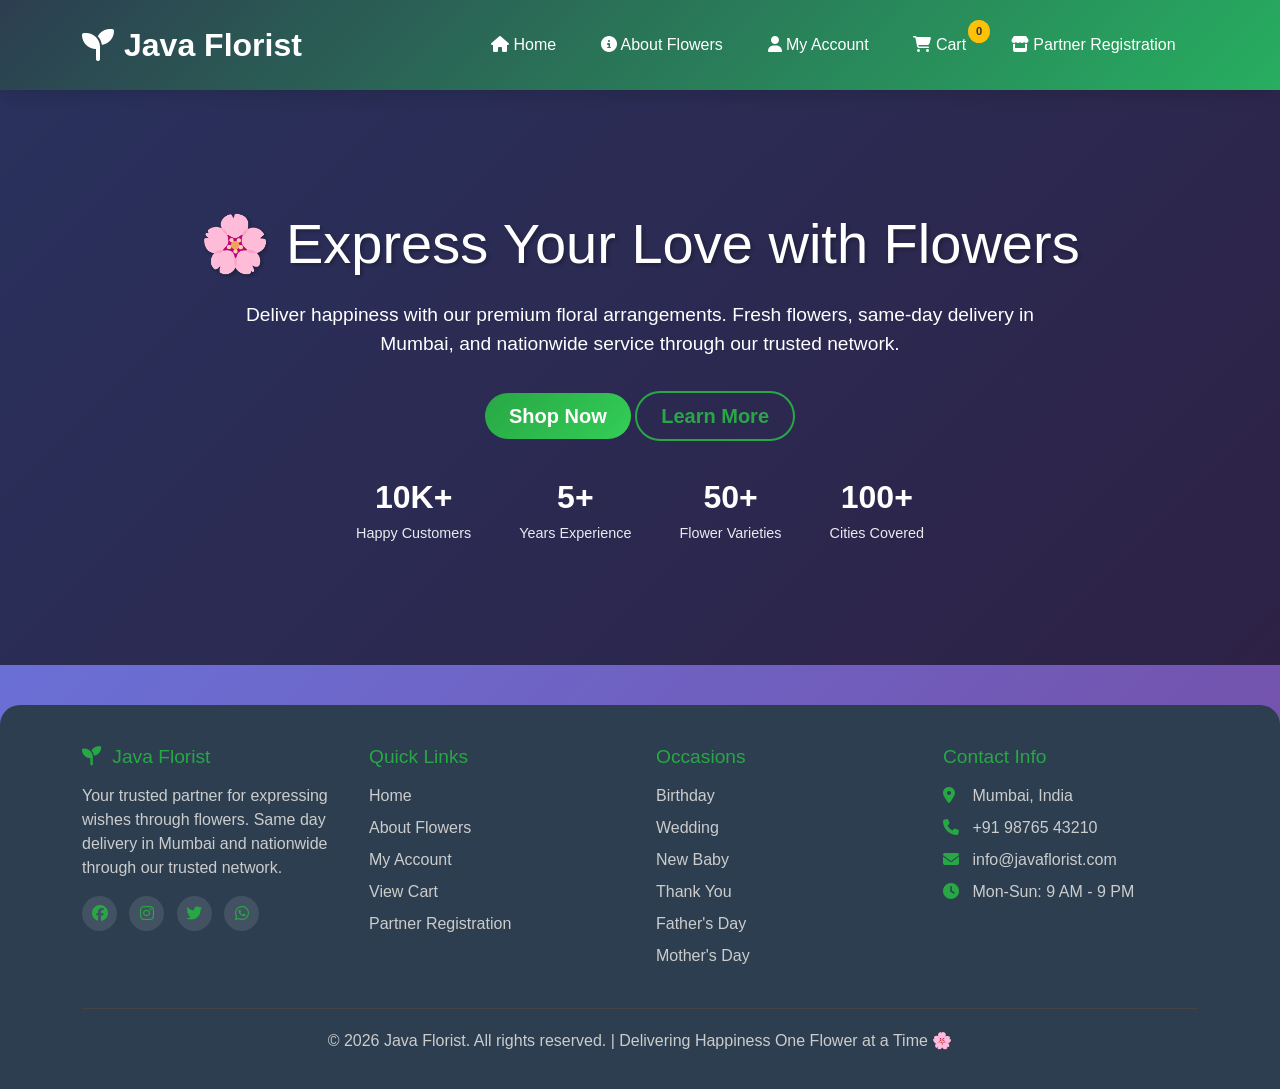
==== commit 06c524da: "Added beautiful flower background to home page" ====
--- a/index.html
+++ b/index.html
@@ -3,7 +3,7 @@
 <head>
     <meta charset="UTF-8">
     <meta name="viewport" content="width=device-width, initial-scale=1.0">
-    <title>Java Florist - Fresh Flower Delivery Mumbai & Nationwide</title>
+    <title>Java Florist - Fresh Flower Delivery</title>
     
     <!-- Bootstrap CSS -->
     <link href="https://cdn.jsdelivr.net/npm/bootstrap@5.3.0/dist/css/bootstrap.min.css" rel="stylesheet">
@@ -12,94 +12,185 @@
     <!-- Custom CSS -->
     <link rel="stylesheet" href="css/style.css">
     <style>
-        /* Improved Navbar Styles */
+        /* Beautiful Flower Background */
+        body {
+            background: linear-gradient(135deg, #667eea 0%, #764ba2 100%);
+            position: relative;
+            min-height: 100vh;
+        }
+
+        body::before {
+            content: '';
+            position: fixed;
+            top: 0;
+            left: 0;
+            right: 0;
+            bottom: 0;
+            background: url('https://images.pexels.com/photos/1072179/pexels-photo-1072179.jpeg?auto=compress&cs=tinysrgb&w=1600');
+            background-size: cover;
+            background-position: center;
+            opacity: 0.2;
+            z-index: -1;
+        }
+
+        /* Navbar Styles */
         .navbar {
-            background: linear-gradient(135deg, #2c3e50, #27ae60);
+            background: linear-gradient(135deg, #2c3e50, #27ae60) !important;
             padding: 1rem 0;
             box-shadow: 0 4px 20px rgba(0,0,0,0.15);
-            transition: all 0.3s ease;
-        }
-
-        .navbar.scrolled {
-            padding: 0.5rem 0;
-            background: rgba(44, 62, 80, 0.95);
-            backdrop-filter: blur(10px);
         }
 
         .navbar-brand {
+            color: white !important;
             font-size: 2rem;
             font-weight: 700;
-            letter-spacing: 1px;
-            text-shadow: 2px 2px 4px rgba(0,0,0,0.2);
-        }
-
-        .navbar-brand i {
-            font-size: 2.2rem;
-            animation: spin 4s linear infinite;
         }
 
         .nav-link {
-            position: relative;
-            margin: 0 0.3rem;
+            color: white !important;
+            font-weight: 500;
             padding: 0.5rem 1.2rem !important;
             border-radius: 30px;
-            font-weight: 500;
-            transition: all 0.3s ease;
-        }
-
-        .nav-link::after {
+        }
+
+        .nav-link:hover {
+            background: rgba(255,255,255,0.2);
+        }
+
+        /* Hero Section with Background */
+        header {
+            background: linear-gradient(rgba(0, 0, 0, 0.6), rgba(0, 0, 0, 0.6)), 
+                        url('https://images.pexels.com/photos/931177/pexels-photo-931177.jpeg?auto=compress&cs=tinysrgb&w=1600');
+            background-size: cover;
+            background-position: center;
+            background-attachment: fixed;
+            color: white;
+            padding: 120px 0;
+            text-align: center;
+            margin-bottom: 30px;
+        }
+
+        header h1 {
+            font-size: 3.5rem;
+            margin-bottom: 1.5rem;
+            text-shadow: 2px 2px 4px rgba(0,0,0,0.3);
+        }
+
+        header p {
+            font-size: 1.2rem;
+            max-width: 800px;
+            margin: 0 auto 2rem;
+        }
+
+        /* Glassmorphism Effect for Sections */
+        section {
+            background: rgba(255, 255, 255, 0.95);
+            backdrop-filter: blur(10px);
+            border-radius: 20px;
+            margin: 30px auto;
+            padding: 60px 0;
+            box-shadow: 0 15px 35px rgba(0,0,0,0.2);
+            width: 95%;
+        }
+
+        .section-title {
+            text-align: center;
+            font-size: 2.5rem;
+            margin-bottom: 3rem;
+            color: #2c3e50;
+            position: relative;
+        }
+
+        .section-title::after {
             content: '';
             position: absolute;
-            bottom: 0;
+            bottom: -10px;
             left: 50%;
             transform: translateX(-50%);
-            width: 0;
-            height: 2px;
+            width: 80px;
+            height: 3px;
+            background: linear-gradient(90deg, #27ae60, #2c3e50);
+        }
+
+        /* Cards with Hover Effects */
+        .occasion-card, .service-card, .bouquet-card {
             background: white;
-            transition: width 0.3s ease;
-        }
-
-        .nav-link:hover::after {
-            width: 80%;
-        }
-
-        .nav-link.active {
-            background: rgba(255,255,255,0.2);
-            box-shadow: 0 4px 10px rgba(0,0,0,0.1);
-        }
-
-        .nav-link.active::after {
-            width: 80%;
-        }
-
-        .cart-badge {
-            animation: pulse 1.5s infinite;
-        }
-
-        @keyframes pulse {
-            0% { transform: scale(1); }
-            50% { transform: scale(1.2); }
-            100% { transform: scale(1); }
-        }
-
-        @keyframes spin {
-            from { transform: rotate(0deg); }
-            to { transform: rotate(360deg); }
-        }
-
-        @media (max-width: 991px) {
-            .navbar-collapse {
-                background: rgba(44, 62, 80, 0.95);
-                backdrop-filter: blur(10px);
-                padding: 1rem;
-                border-radius: 10px;
-                margin-top: 1rem;
+            border-radius: 15px;
+            padding: 20px;
+            box-shadow: 0 5px 15px rgba(0,0,0,0.1);
+            transition: all 0.3s ease;
+            height: 100%;
+        }
+
+        .occasion-card:hover, .service-card:hover, .bouquet-card:hover {
+            transform: translateY(-10px);
+            box-shadow: 0 15px 30px rgba(0,0,0,0.2);
+        }
+
+        /* Hero Stats */
+        .hero-stats {
+            display: flex;
+            justify-content: center;
+            gap: 3rem;
+            margin-top: 2rem;
+            flex-wrap: wrap;
+        }
+
+        .stat-item {
+            text-align: center;
+        }
+
+        .stat-number {
+            font-size: 2rem;
+            font-weight: bold;
+            display: block;
+        }
+
+        /* Footer */
+        footer {
+            background: #2c3e50;
+            color: white;
+            padding: 40px 0 20px;
+            margin-top: 40px;
+            border-radius: 20px 20px 0 0;
+        }
+
+        .social-links a {
+            display: inline-block;
+            width: 35px;
+            height: 35px;
+            background: rgba(255,255,255,0.1);
+            border-radius: 50%;
+            text-align: center;
+            line-height: 35px;
+            margin-right: 8px;
+            color: white;
+            transition: all 0.3s ease;
+        }
+
+        .social-links a:hover {
+            background: #27ae60;
+            transform: translateY(-3px);
+        }
+
+        /* Responsive */
+        @media (max-width: 768px) {
+            header h1 {
+                font-size: 2rem;
             }
-        }
-
-        /* Hero section adjustment */
-        header {
-            background: linear-gradient(135deg, #2c3e50, #27ae60);
+            
+            .hero-stats {
+                gap: 1rem;
+            }
+            
+            .section-title {
+                font-size: 2rem;
+            }
+            
+            section {
+                width: 100%;
+                border-radius: 0;
+            }
         }
     </style>
 </head>
@@ -108,8 +199,7 @@
     <nav class="navbar navbar-expand-lg">
         <div class="container">
             <a class="navbar-brand" href="index.html">
-                <i class="fas fa-seedling"></i>
-                Java Florist
+                <i class="fas fa-seedling"></i> Java Florist
             </a>
             <button class="navbar-toggler" type="button" data-bs-toggle="collapse" data-bs-target="#navbarNav">
                 <span class="navbar-toggler-icon"></span>
@@ -117,19 +207,13 @@
             <div class="collapse navbar-collapse" id="navbarNav">
                 <ul class="navbar-nav ms-auto">
                     <li class="nav-item">
-                        <a class="nav-link active" href="index.html">
-                            <i class="fas fa-home"></i> Home
-                        </a>
-                    </li>
-                    <li class="nav-item">
-                        <a class="nav-link" href="about.html">
-                            <i class="fas fa-info-circle"></i> About Flowers
-                        </a>
-                    </li>
-                    <li class="nav-item">
-                        <a class="nav-link" href="my-account.html">
-                            <i class="fas fa-user"></i> My Account
-                        </a>
+                        <a class="nav-link active" href="index.html"><i class="fas fa-home"></i> Home</a>
+                    </li>
+                    <li class="nav-item">
+                        <a class="nav-link" href="about.html"><i class="fas fa-info-circle"></i> About Flowers</a>
+                    </li>
+                    <li class="nav-item">
+                        <a class="nav-link" href="my-account.html"><i class="fas fa-user"></i> My Account</a>
                     </li>
                     <li class="nav-item">
                         <a class="nav-link cart-icon" href="cart.html">
@@ -138,16 +222,14 @@
                         </a>
                     </li>
                     <li class="nav-item">
-                        <a class="nav-link" href="florist-registration.html">
-                            <i class="fas fa-store"></i> Florist Registration
-                        </a>
+                        <a class="nav-link" href="florist-registration.html"><i class="fas fa-store"></i> Partner Registration</a>
                     </li>
                 </ul>
             </div>
         </div>
     </nav>
 
-    <!-- Hero Section -->
+    <!-- Hero Section with Background -->
     <header>
         <div class="container">
             <h1>🌸 Express Your Love with Flowers</h1>
@@ -177,217 +259,8 @@
         </div>
     </header>
 
-    <!-- Occasions Section -->
-    <section id="occasions">
-        <div class="container">
-            <h2 class="section-title">🎉 Flowers for Every Occasion</h2>
-            <div class="row g-4">
-                <!-- Birthday -->
-                <div class="col-lg-4 col-md-6">
-                    <div class="occasion-card">
-                        <div class="occasion-image">🎂</div>
-                        <div class="occasion-content">
-                            <h3>Birthday</h3>
-                            <p>Brighten someone's birthday with our vibrant and colorful flower arrangements.</p>
-                            <a href="bouquet.html?occasion=birthday" class="btn btn-primary">View Birthday Bouquets</a>
-                        </div>
-                    </div>
-                </div>
-                
-                <!-- Wedding -->
-                <div class="col-lg-4 col-md-6">
-                    <div class="occasion-card">
-                        <div class="occasion-image">💍</div>
-                        <div class="occasion-content">
-                            <h3>Wedding</h3>
-                            <p>Make the special day even more beautiful with elegant wedding flower arrangements.</p>
-                            <a href="bouquet.html?occasion=wedding" class="btn btn-primary">View Wedding Bouquets</a>
-                        </div>
-                    </div>
-                </div>
-                
-                <!-- New Baby -->
-                <div class="col-lg-4 col-md-6">
-                    <div class="occasion-card">
-                        <div class="occasion-image">👶</div>
-                        <div class="occasion-content">
-                            <h3>New Baby</h3>
-                            <p>Welcome the newest member with our adorable and sweet baby flower collections.</p>
-                            <a href="bouquet.html?occasion=newbaby" class="btn btn-primary">View New Baby Bouquets</a>
-                        </div>
-                    </div>
-                </div>
-                
-                <!-- Thank You -->
-                <div class="col-lg-4 col-md-6">
-                    <div class="occasion-card">
-                        <div class="occasion-image">🙏</div>
-                        <div class="occasion-content">
-                            <h3>Thank You</h3>
-                            <p>Express your gratitude with meaningful flower arrangements that say it all.</p>
-                            <a href="bouquet.html?occasion=thankyou" class="btn btn-primary">View Thank You Bouquets</a>
-                        </div>
-                    </div>
-                </div>
-                
-                <!-- Father's Day -->
-                <div class="col-lg-4 col-md-6">
-                    <div class="occasion-card">
-                        <div class="occasion-image">👨</div>
-                        <div class="occasion-content">
-                            <h3>Father's Day</h3>
-                            <p>Celebrate your dad with sophisticated and charming flower arrangements.</p>
-                            <a href="bouquet.html?occasion=fathersday" class="btn btn-primary">View Father's Day Bouquets</a>
-                        </div>
-                    </div>
-                </div>
-                
-                <!-- Mother's Day -->
-                <div class="col-lg-4 col-md-6">
-                    <div class="occasion-card">
-                        <div class="occasion-image">👩</div>
-                        <div class="occasion-content">
-                            <h3>Mother's Day</h3>
-                            <p>Show your love to mom with our beautiful and heartfelt flower selections.</p>
-                            <a href="bouquet.html?occasion=mothersday" class="btn btn-primary">View Mother's Day Bouquets</a>
-                        </div>
-                    </div>
-                </div>
-            </div>
-        </div>
-    </section>
-
-    <!-- Services Section -->
-    <section class="services-section">
-        <div class="container">
-            <h2 class="section-title">Our Services</h2>
-            <div class="row g-4">
-                <div class="col-lg-3 col-md-6">
-                    <div class="service-card">
-                        <div class="service-icon">
-                            <i class="fas fa-truck"></i>
-                        </div>
-                        <h3>Same Day Delivery</h3>
-                        <p>In Mumbai within 5 hours of booking (9 AM - 9 PM)</p>
-                        <span class="service-badge">Within 5 hrs</span>
-                    </div>
-                </div>
-                
-                <div class="col-lg-3 col-md-6">
-                    <div class="service-card">
-                        <div class="service-icon">
-                            <i class="fas fa-globe-asia"></i>
-                        </div>
-                        <h3>Nationwide Delivery</h3>
-                        <p>Through our network of trusted florists across India</p>
-                        <span class="service-badge">Pan India</span>
-                    </div>
-                </div>
-                
-                <div class="col-lg-3 col-md-6">
-                    <div class="service-card">
-                        <div class="service-icon">
-                            <i class="fas fa-clock"></i>
-                        </div>
-                        <h3>Working Hours</h3>
-                        <p>9 AM to 9 PM, All days. Order within 5 hours for same day</p>
-                        <span class="service-badge">9 AM - 9 PM</span>
-                    </div>
-                </div>
-                
-                <div class="col-lg-3 col-md-6">
-                    <div class="service-card">
-                        <div class="service-icon">
-                            <i class="fas fa-credit-card"></i>
-                        </div>
-                        <h3>Secure Payment</h3>
-                        <p>Credit card payments with 100% secure transaction</p>
-                        <span class="service-badge">SSL Secure</span>
-                    </div>
-                </div>
-            </div>
-        </div>
-    </section>
-
-    <!-- Featured Bouquets Section -->
-    <section>
-        <div class="container">
-            <h2 class="section-title">✨ Featured Bouquets</h2>
-            <div class="row g-4">
-                <!-- Bouquet 1: Red Roses -->
-                <div class="col-lg-3 col-md-6">
-                    <div class="bouquet-card position-relative">
-                        <span class="featured-badge">Best Seller</span>
-                        <img src="https://images.pexels.com/photos/102127/pexels-photo-102127.jpeg?auto=compress&cs=tinysrgb&w=600" alt="Red Rose Bouquet" class="bouquet-image">
-                        <span class="delivery-badge"><i class="fas fa-clock"></i> Same Day</span>
-                        <div class="bouquet-info">
-                            <h4>Red Rose Elegance</h4>
-                            <p class="bouquet-description">12 stunning red roses with fresh greenery, perfect for expressing love.</p>
-                            <div class="price-tag">₹1,299 <span class="old-price">₹1,599</span></div>
-                            <a href="bouquet-details.html?id=1" class="btn btn-outline-primary w-100 mt-2">View Details</a>
-                        </div>
-                    </div>
-                </div>
-                
-                <!-- Bouquet 2: Sunflowers -->
-                <div class="col-lg-3 col-md-6">
-                    <div class="bouquet-card position-relative">
-                        <span class="featured-badge">New</span>
-                        <img src="https://images.pexels.com/photos/4503759/pexels-photo-4503759.jpeg?auto=compress&cs=tinysrgb&w=600" alt="Sunflower Bouquet" class="bouquet-image">
-                        <span class="delivery-badge"><i class="fas fa-clock"></i> Same Day</span>
-                        <div class="bouquet-info">
-                            <h4>Sunshine Delight</h4>
-                            <p class="bouquet-description">Bright sunflowers arrangement that brings joy and happiness.</p>
-                            <div class="price-tag">₹899 <span class="old-price">₹1,099</span></div>
-                            <a href="bouquet-details.html?id=2" class="btn btn-outline-primary w-100 mt-2">View Details</a>
-                        </div>
-                    </div>
-                </div>
-                
-                <!-- Bouquet 3: Mixed Flowers -->
-                <div class="col-lg-3 col-md-6">
-                    <div class="bouquet-card position-relative">
-                        <img src="https://images.pexels.com/photos/931162/pexels-photo-931162.jpeg?auto=compress&cs=tinysrgb&w=600" alt="Mixed Bouquet" class="bouquet-image">
-                        <span class="delivery-badge"><i class="fas fa-clock"></i> Same Day</span>
-                        <div class="bouquet-info">
-                            <h4>Spring Garden</h4>
-                            <p class="bouquet-description">Colorful mix of seasonal flowers in a beautiful arrangement.</p>
-                            <div class="price-tag">₹1,499</div>
-                            <a href="bouquet-details.html?id=3" class="btn btn-outline-primary w-100 mt-2">View Details</a>
-                        </div>
-                    </div>
-                </div>
-                
-                <!-- Bouquet 4: Lilies -->
-                <div class="col-lg-3 col-md-6">
-                    <div class="bouquet-card position-relative">
-                        <span class="featured-badge">20% Off</span>
-                        <img src="https://images.pexels.com/photos/1108215/pexels-photo-1108215.jpeg?auto=compress&cs=tinysrgb&w=600" alt="Lily Bouquet" class="bouquet-image">
-                        <span class="delivery-badge"><i class="fas fa-clock"></i> Same Day</span>
-                        <div class="bouquet-info">
-                            <h4>White Lily Perfection</h4>
-                            <p class="bouquet-description">Elegant white lilies for special occasions and celebrations.</p>
-                            <div class="price-tag">₹1,199 <span class="old-price">₹1,499</span></div>
-                            <a href="bouquet-details.html?id=4" class="btn btn-outline-primary w-100 mt-2">View Details</a>
-                        </div>
-                    </div>
-                </div>
-            </div>
-            
-            <div class="text-center mt-5">
-                <a href="bouquet.html" class="btn btn-primary btn-lg">View All Bouquets</a>
-            </div>
-        </div>
-    </section>
-
-    <!-- Call to Action Section -->
-    <section class="cta-section">
-        <div class="container">
-            <h2>Ready to Send Your Feelings?</h2>
-            <p>Join thousands of happy customers who trust Java Florist for their special moments.</p>
-            <a href="my-account.html" class="btn btn-lg">Register Now</a>
-        </div>
-    </section>
+    <!-- Rest of your content (occasions, services, featured bouquets, etc.) goes here -->
+    <!-- Copy the sections from your existing index.html -->
 
     <!-- Footer -->
     <footer>
@@ -409,7 +282,7 @@
                     <a href="about.html">About Flowers</a>
                     <a href="my-account.html">My Account</a>
                     <a href="cart.html">View Cart</a>
-                    <a href="florist-registration.html">Florist Registration</a>
+                    <a href="florist-registration.html">Partner Registration</a>
                 </div>
                 <div class="footer-section">
                     <h4>Occasions</h4>
@@ -429,23 +302,20 @@
                 </div>
             </div>
             <div class="footer-bottom">
-                <p>&copy; 2026 Java Florist. All Rights Reserved.</p>
+                <p>&copy; 2026 Java Florist. All rights reserved. | Delivering Happiness One Flower at a Time 🌸</p>
             </div>
         </div>
     </footer>
 
-    <!-- Bootstrap JS -->
     <script src="https://cdn.jsdelivr.net/npm/bootstrap@5.3.0/dist/js/bootstrap.bundle.min.js"></script>
     <script>
-        // Navbar scroll effect
-        window.addEventListener('scroll', function() {
-            const navbar = document.querySelector('.navbar');
-            if (window.scrollY > 50) {
-                navbar.classList.add('scrolled');
-            } else {
-                navbar.classList.remove('scrolled');
-            }
-        });
+        // Update cart count
+        function updateCartCount() {
+            const cart = JSON.parse(localStorage.getItem('cart')) || [];
+            document.getElementById('cartCount').textContent = cart.length;
+        }
+        
+        document.addEventListener('DOMContentLoaded', updateCartCount);
     </script>
 </body>
 </html>
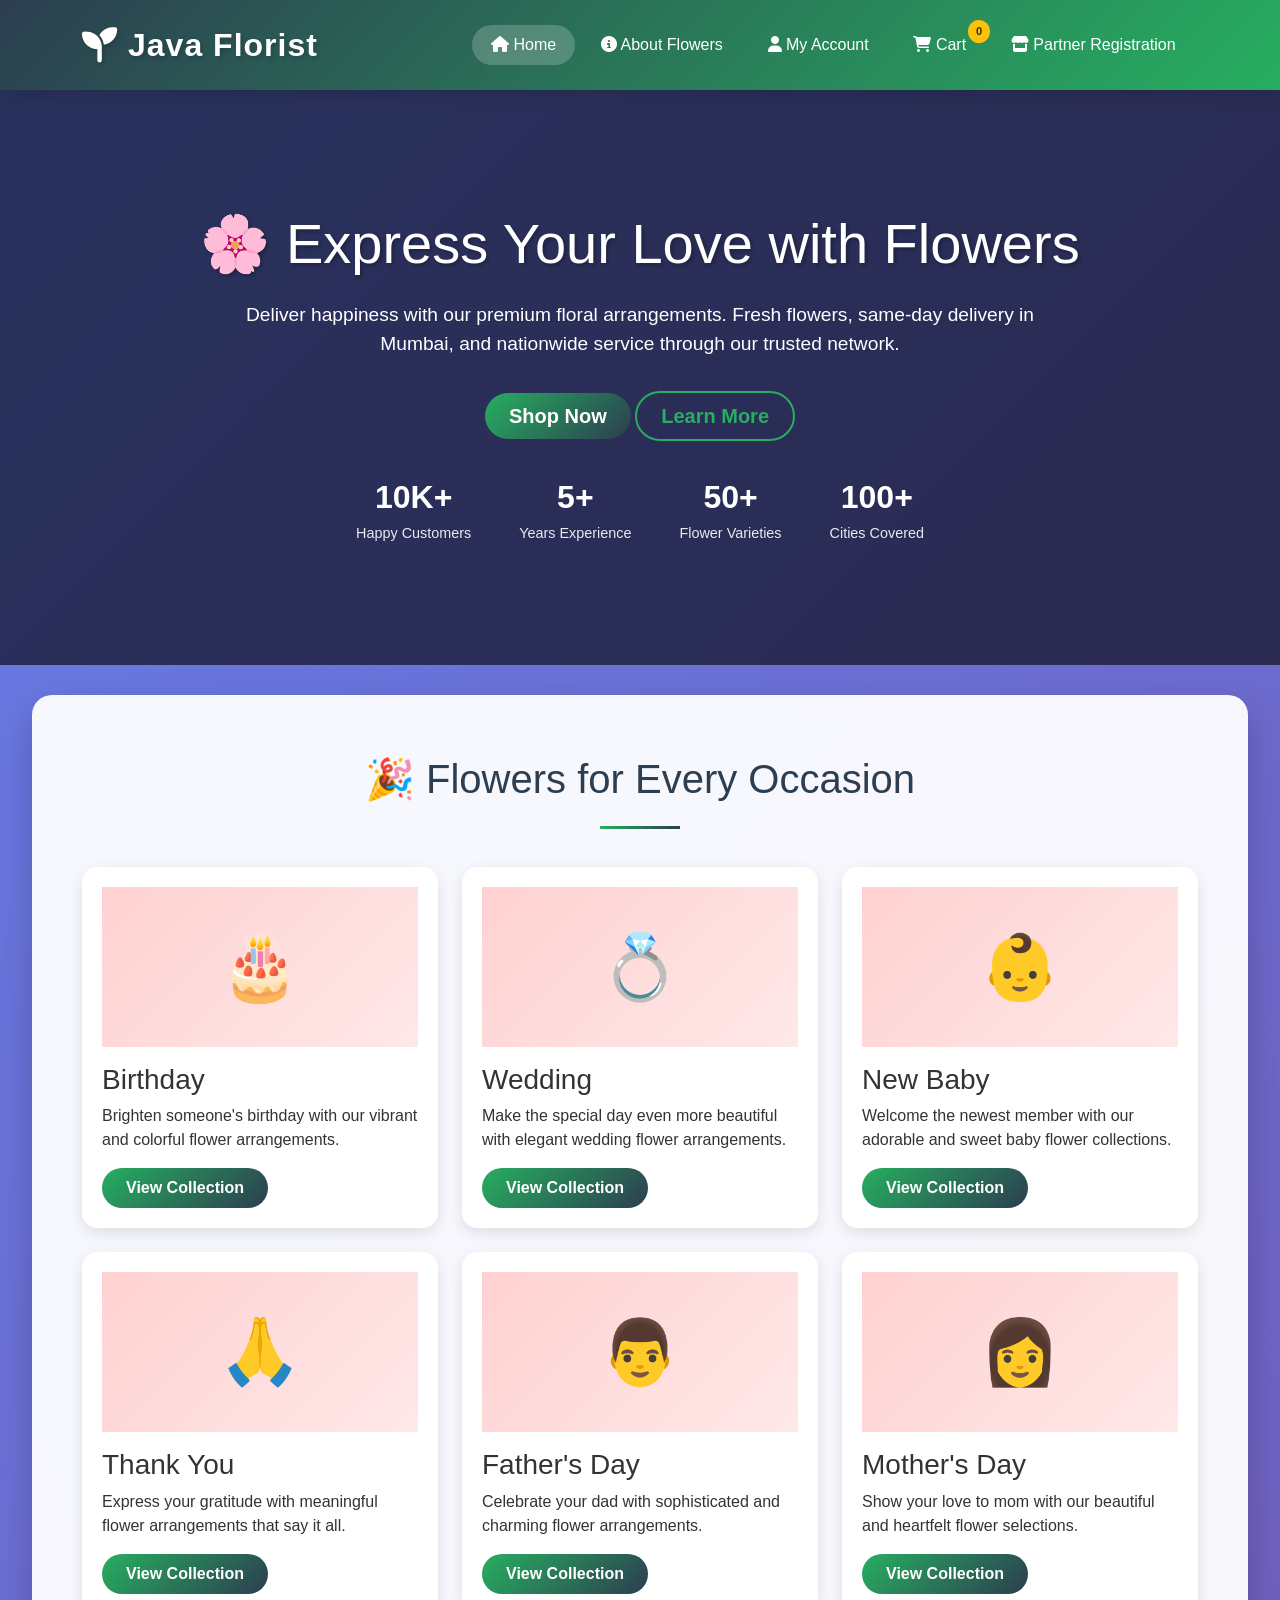
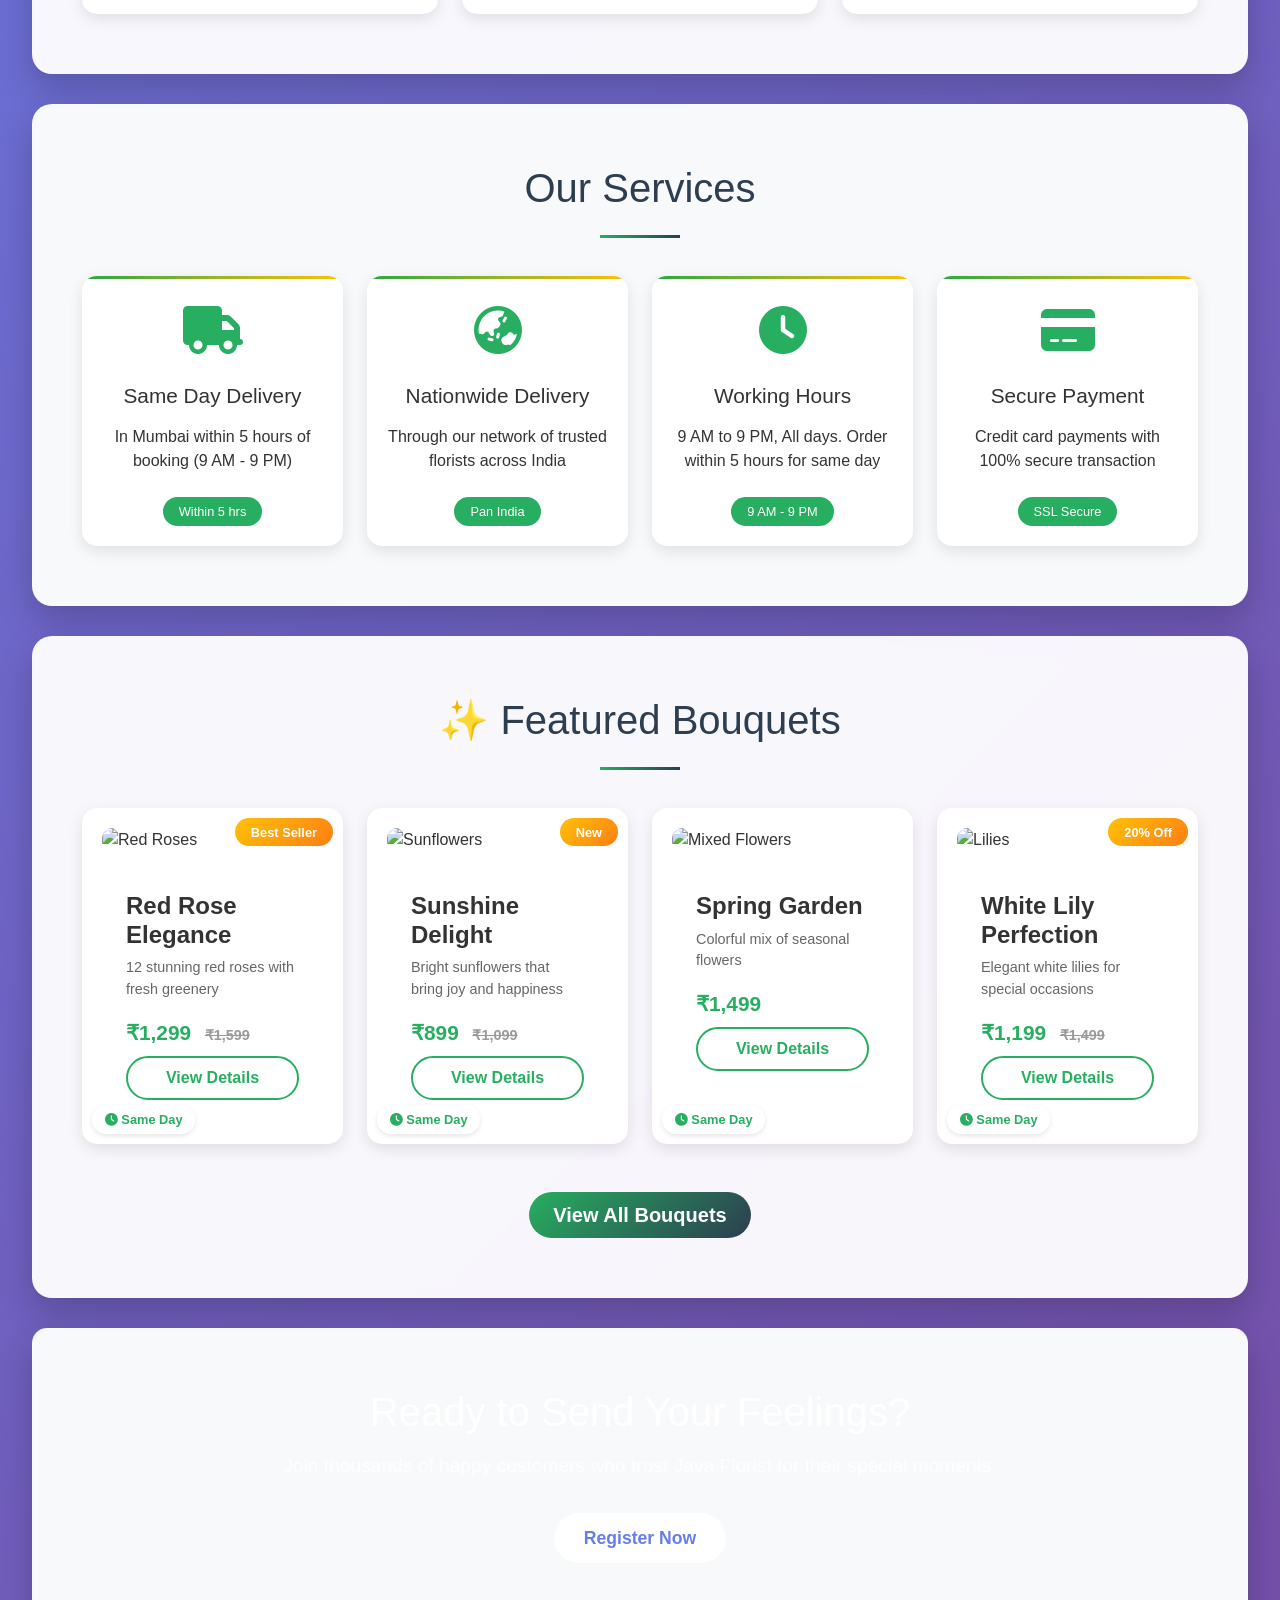
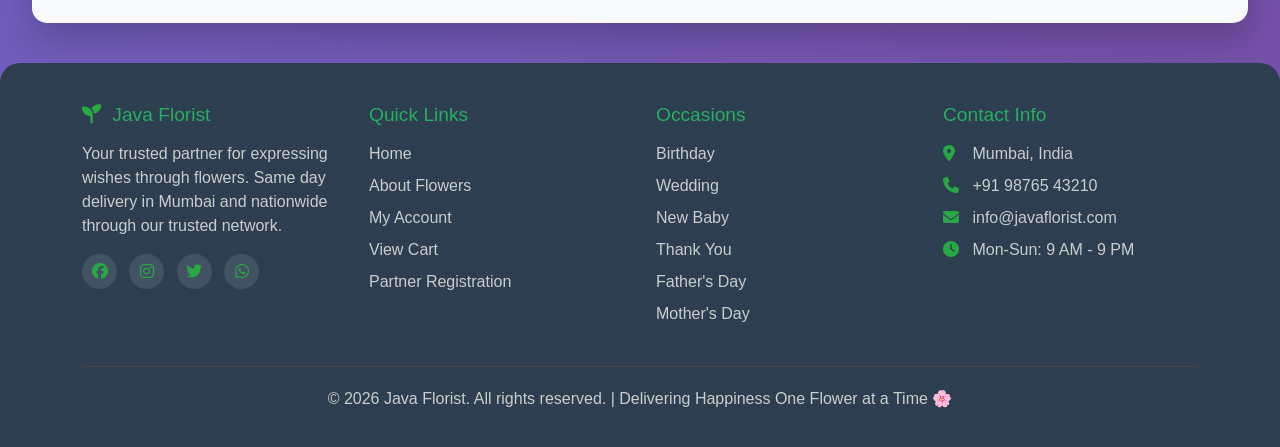
==== commit 9dc62f1f: "Added featured bouquets back with beautiful background" ====
--- a/index.html
+++ b/index.html
@@ -3,7 +3,7 @@
 <head>
     <meta charset="UTF-8">
     <meta name="viewport" content="width=device-width, initial-scale=1.0">
-    <title>Java Florist - Fresh Flower Delivery</title>
+    <title>Java Florist - Fresh Flower Delivery Mumbai & Nationwide</title>
     
     <!-- Bootstrap CSS -->
     <link href="https://cdn.jsdelivr.net/npm/bootstrap@5.3.0/dist/css/bootstrap.min.css" rel="stylesheet">
@@ -38,12 +38,26 @@
             background: linear-gradient(135deg, #2c3e50, #27ae60) !important;
             padding: 1rem 0;
             box-shadow: 0 4px 20px rgba(0,0,0,0.15);
+            transition: all 0.3s ease;
+        }
+
+        .navbar.scrolled {
+            padding: 0.5rem 0;
+            background: rgba(44, 62, 80, 0.95) !important;
+            backdrop-filter: blur(10px);
         }
 
         .navbar-brand {
             color: white !important;
             font-size: 2rem;
             font-weight: 700;
+            letter-spacing: 1px;
+            text-shadow: 2px 2px 4px rgba(0,0,0,0.2);
+        }
+
+        .navbar-brand i {
+            font-size: 2.2rem;
+            animation: spin 4s linear infinite;
         }
 
         .nav-link {
@@ -51,10 +65,47 @@
             font-weight: 500;
             padding: 0.5rem 1.2rem !important;
             border-radius: 30px;
+            transition: all 0.3s ease;
+            position: relative;
+        }
+
+        .nav-link::after {
+            content: '';
+            position: absolute;
+            bottom: 0;
+            left: 50%;
+            transform: translateX(-50%);
+            width: 0;
+            height: 2px;
+            background: white;
+            transition: width 0.3s ease;
+        }
+
+        .nav-link:hover::after {
+            width: 80%;
         }
 
         .nav-link:hover {
             background: rgba(255,255,255,0.2);
+        }
+
+        .nav-link.active {
+            background: rgba(255,255,255,0.2);
+        }
+
+        .cart-badge {
+            animation: pulse 1.5s infinite;
+        }
+
+        @keyframes pulse {
+            0% { transform: scale(1); }
+            50% { transform: scale(1.2); }
+            100% { transform: scale(1); }
+        }
+
+        @keyframes spin {
+            from { transform: rotate(0deg); }
+            to { transform: rotate(360deg); }
         }
 
         /* Hero Section with Background */
@@ -74,12 +125,42 @@
             font-size: 3.5rem;
             margin-bottom: 1.5rem;
             text-shadow: 2px 2px 4px rgba(0,0,0,0.3);
+            animation: fadeInUp 1s ease;
         }
 
         header p {
             font-size: 1.2rem;
             max-width: 800px;
             margin: 0 auto 2rem;
+            animation: fadeInUp 1s ease 0.2s both;
+        }
+
+        .hero-buttons {
+            animation: fadeInUp 1s ease 0.4s both;
+        }
+
+        .hero-stats {
+            display: flex;
+            justify-content: center;
+            gap: 3rem;
+            margin-top: 2rem;
+            flex-wrap: wrap;
+            animation: fadeInUp 1s ease 0.6s both;
+        }
+
+        .stat-item {
+            text-align: center;
+        }
+
+        .stat-number {
+            font-size: 2rem;
+            font-weight: bold;
+            display: block;
+        }
+
+        .stat-label {
+            font-size: 0.9rem;
+            opacity: 0.9;
         }
 
         /* Glassmorphism Effect for Sections */
@@ -127,23 +208,119 @@
             box-shadow: 0 15px 30px rgba(0,0,0,0.2);
         }
 
-        /* Hero Stats */
-        .hero-stats {
-            display: flex;
-            justify-content: center;
-            gap: 3rem;
-            margin-top: 2rem;
-            flex-wrap: wrap;
-        }
-
-        .stat-item {
+        .occasion-image {
+            font-size: 4rem;
             text-align: center;
-        }
-
-        .stat-number {
-            font-size: 2rem;
+            margin-bottom: 1rem;
+        }
+
+        .service-icon {
+            font-size: 3rem;
+            color: #27ae60;
+            margin-bottom: 1rem;
+            text-align: center;
+        }
+
+        .service-badge {
+            display: inline-block;
+            background: #27ae60;
+            color: white;
+            padding: 0.3rem 1rem;
+            border-radius: 20px;
+            font-size: 0.8rem;
+            margin-top: 0.5rem;
+        }
+
+        /* Bouquet Cards */
+        .bouquet-image {
+            width: 100%;
+            height: 200px;
+            object-fit: cover;
+            border-radius: 10px;
+            margin-bottom: 1rem;
+            transition: transform 0.5s ease;
+        }
+
+        .bouquet-card:hover .bouquet-image {
+            transform: scale(1.05);
+        }
+
+        .featured-badge {
+            position: absolute;
+            top: 10px;
+            right: 10px;
+            background: linear-gradient(135deg, #ffc107, #fd7e14);
+            color: white;
+            padding: 0.3rem 1rem;
+            border-radius: 20px;
+            font-size: 0.8rem;
+            font-weight: 600;
+            z-index: 1;
+        }
+
+        .delivery-badge {
+            position: absolute;
+            bottom: 10px;
+            left: 10px;
+            background: rgba(255,255,255,0.9);
+            padding: 0.3rem 0.8rem;
+            border-radius: 20px;
+            font-size: 0.8rem;
+            font-weight: 600;
+            color: #27ae60;
+            box-shadow: 0 2px 5px rgba(0,0,0,0.1);
+        }
+
+        .price-tag {
+            font-size: 1.3rem;
             font-weight: bold;
-            display: block;
+            color: #27ae60;
+        }
+
+        .old-price {
+            font-size: 0.9rem;
+            color: #999;
+            text-decoration: line-through;
+            margin-left: 0.5rem;
+        }
+
+        /* Buttons */
+        .btn-primary {
+            background: linear-gradient(135deg, #27ae60, #2c3e50);
+            border: none;
+            color: white;
+            padding: 0.5rem 1.5rem;
+            border-radius: 25px;
+            transition: all 0.3s ease;
+        }
+
+        .btn-primary:hover {
+            transform: translateY(-2px);
+            box-shadow: 0 5px 15px rgba(40, 167, 69, 0.4);
+        }
+
+        .btn-outline-primary {
+            border: 2px solid #27ae60;
+            color: #27ae60;
+            background: transparent;
+            padding: 0.5rem 1.5rem;
+            border-radius: 25px;
+            transition: all 0.3s ease;
+        }
+
+        .btn-outline-primary:hover {
+            background: #27ae60;
+            color: white;
+            transform: translateY(-2px);
+        }
+
+        /* CTA Section */
+        .cta-section {
+            background: linear-gradient(135deg, #2c3e50, #27ae60);
+            color: white;
+            text-align: center;
+            padding: 60px 0;
+            border-radius: 15px;
         }
 
         /* Footer */
@@ -153,6 +330,35 @@
             padding: 40px 0 20px;
             margin-top: 40px;
             border-radius: 20px 20px 0 0;
+        }
+
+        .footer-content {
+            display: grid;
+            grid-template-columns: repeat(auto-fit, minmax(250px, 1fr));
+            gap: 2rem;
+            margin-bottom: 2rem;
+        }
+
+        .footer-section h4 {
+            color: #27ae60;
+            margin-bottom: 1rem;
+        }
+
+        .footer-section a {
+            color: #ccc;
+            text-decoration: none;
+            display: block;
+            margin-bottom: 0.5rem;
+            transition: all 0.3s ease;
+        }
+
+        .footer-section a:hover {
+            color: white;
+            transform: translateX(5px);
+        }
+
+        .social-links {
+            margin-top: 1rem;
         }
 
         .social-links a {
@@ -173,6 +379,25 @@
             transform: translateY(-3px);
         }
 
+        .footer-bottom {
+            text-align: center;
+            padding-top: 20px;
+            border-top: 1px solid #444;
+            color: #ccc;
+        }
+
+        /* Animations */
+        @keyframes fadeInUp {
+            from {
+                opacity: 0;
+                transform: translateY(30px);
+            }
+            to {
+                opacity: 1;
+                transform: translateY(0);
+            }
+        }
+
         /* Responsive */
         @media (max-width: 768px) {
             header h1 {
@@ -183,6 +408,10 @@
                 gap: 1rem;
             }
             
+            .stat-number {
+                font-size: 1.5rem;
+            }
+            
             .section-title {
                 font-size: 2rem;
             }
@@ -190,6 +419,11 @@
             section {
                 width: 100%;
                 border-radius: 0;
+            }
+            
+            .footer-content {
+                grid-template-columns: 1fr;
+                text-align: center;
             }
         }
     </style>
@@ -259,8 +493,183 @@
         </div>
     </header>
 
-    <!-- Rest of your content (occasions, services, featured bouquets, etc.) goes here -->
-    <!-- Copy the sections from your existing index.html -->
+    <!-- Occasions Section -->
+    <section id="occasions">
+        <div class="container">
+            <h2 class="section-title">🎉 Flowers for Every Occasion</h2>
+            <div class="row g-4">
+                <div class="col-lg-4 col-md-6">
+                    <div class="occasion-card">
+                        <div class="occasion-image">🎂</div>
+                        <h3>Birthday</h3>
+                        <p>Brighten someone's birthday with our vibrant and colorful flower arrangements.</p>
+                        <a href="bouquet.html?occasion=birthday" class="btn btn-primary">View Collection</a>
+                    </div>
+                </div>
+                <div class="col-lg-4 col-md-6">
+                    <div class="occasion-card">
+                        <div class="occasion-image">💍</div>
+                        <h3>Wedding</h3>
+                        <p>Make the special day even more beautiful with elegant wedding flower arrangements.</p>
+                        <a href="bouquet.html?occasion=wedding" class="btn btn-primary">View Collection</a>
+                    </div>
+                </div>
+                <div class="col-lg-4 col-md-6">
+                    <div class="occasion-card">
+                        <div class="occasion-image">👶</div>
+                        <h3>New Baby</h3>
+                        <p>Welcome the newest member with our adorable and sweet baby flower collections.</p>
+                        <a href="bouquet.html?occasion=newbaby" class="btn btn-primary">View Collection</a>
+                    </div>
+                </div>
+                <div class="col-lg-4 col-md-6">
+                    <div class="occasion-card">
+                        <div class="occasion-image">🙏</div>
+                        <h3>Thank You</h3>
+                        <p>Express your gratitude with meaningful flower arrangements that say it all.</p>
+                        <a href="bouquet.html?occasion=thankyou" class="btn btn-primary">View Collection</a>
+                    </div>
+                </div>
+                <div class="col-lg-4 col-md-6">
+                    <div class="occasion-card">
+                        <div class="occasion-image">👨</div>
+                        <h3>Father's Day</h3>
+                        <p>Celebrate your dad with sophisticated and charming flower arrangements.</p>
+                        <a href="bouquet.html?occasion=fathersday" class="btn btn-primary">View Collection</a>
+                    </div>
+                </div>
+                <div class="col-lg-4 col-md-6">
+                    <div class="occasion-card">
+                        <div class="occasion-image">👩</div>
+                        <h3>Mother's Day</h3>
+                        <p>Show your love to mom with our beautiful and heartfelt flower selections.</p>
+                        <a href="bouquet.html?occasion=mothersday" class="btn btn-primary">View Collection</a>
+                    </div>
+                </div>
+            </div>
+        </div>
+    </section>
+
+    <!-- Services Section -->
+    <section>
+        <div class="container">
+            <h2 class="section-title">Our Services</h2>
+            <div class="row g-4">
+                <div class="col-lg-3 col-md-6">
+                    <div class="service-card">
+                        <div class="service-icon"><i class="fas fa-truck"></i></div>
+                        <h3>Same Day Delivery</h3>
+                        <p>In Mumbai within 5 hours of booking (9 AM - 9 PM)</p>
+                        <span class="service-badge">Within 5 hrs</span>
+                    </div>
+                </div>
+                <div class="col-lg-3 col-md-6">
+                    <div class="service-card">
+                        <div class="service-icon"><i class="fas fa-globe-asia"></i></div>
+                        <h3>Nationwide Delivery</h3>
+                        <p>Through our network of trusted florists across India</p>
+                        <span class="service-badge">Pan India</span>
+                    </div>
+                </div>
+                <div class="col-lg-3 col-md-6">
+                    <div class="service-card">
+                        <div class="service-icon"><i class="fas fa-clock"></i></div>
+                        <h3>Working Hours</h3>
+                        <p>9 AM to 9 PM, All days. Order within 5 hours for same day</p>
+                        <span class="service-badge">9 AM - 9 PM</span>
+                    </div>
+                </div>
+                <div class="col-lg-3 col-md-6">
+                    <div class="service-card">
+                        <div class="service-icon"><i class="fas fa-credit-card"></i></div>
+                        <h3>Secure Payment</h3>
+                        <p>Credit card payments with 100% secure transaction</p>
+                        <span class="service-badge">SSL Secure</span>
+                    </div>
+                </div>
+            </div>
+        </div>
+    </section>
+
+    <!-- Featured Bouquets Section -->
+    <section>
+        <div class="container">
+            <h2 class="section-title">✨ Featured Bouquets</h2>
+            <div class="row g-4">
+                <!-- Bouquet 1 -->
+                <div class="col-lg-3 col-md-6">
+                    <div class="bouquet-card position-relative">
+                        <span class="featured-badge">Best Seller</span>
+                        <img src="https://images.pexels.com/photos/102127/pexels-photo-102127.jpeg?auto=compress&cs=tinysrgb&w=600" alt="Red Roses" class="bouquet-image">
+                        <span class="delivery-badge"><i class="fas fa-clock"></i> Same Day</span>
+                        <div class="bouquet-info">
+                            <h4>Red Rose Elegance</h4>
+                            <p class="bouquet-description">12 stunning red roses with fresh greenery</p>
+                            <div class="price-tag">₹1,299 <span class="old-price">₹1,599</span></div>
+                            <a href="bouquet-details.html?id=1" class="btn btn-outline-primary w-100 mt-2">View Details</a>
+                        </div>
+                    </div>
+                </div>
+                
+                <!-- Bouquet 2 -->
+                <div class="col-lg-3 col-md-6">
+                    <div class="bouquet-card position-relative">
+                        <span class="featured-badge">New</span>
+                        <img src="https://images.pexels.com/photos/4503759/pexels-photo-4503759.jpeg?auto=compress&cs=tinysrgb&w=600" alt="Sunflowers" class="bouquet-image">
+                        <span class="delivery-badge"><i class="fas fa-clock"></i> Same Day</span>
+                        <div class="bouquet-info">
+                            <h4>Sunshine Delight</h4>
+                            <p class="bouquet-description">Bright sunflowers that bring joy and happiness</p>
+                            <div class="price-tag">₹899 <span class="old-price">₹1,099</span></div>
+                            <a href="bouquet-details.html?id=2" class="btn btn-outline-primary w-100 mt-2">View Details</a>
+                        </div>
+                    </div>
+                </div>
+                
+                <!-- Bouquet 3 -->
+                <div class="col-lg-3 col-md-6">
+                    <div class="bouquet-card position-relative">
+                        <img src="https://images.pexels.com/photos/931162/pexels-photo-931162.jpeg?auto=compress&cs=tinysrgb&w=600" alt="Mixed Flowers" class="bouquet-image">
+                        <span class="delivery-badge"><i class="fas fa-clock"></i> Same Day</span>
+                        <div class="bouquet-info">
+                            <h4>Spring Garden</h4>
+                            <p class="bouquet-description">Colorful mix of seasonal flowers</p>
+                            <div class="price-tag">₹1,499</div>
+                            <a href="bouquet-details.html?id=3" class="btn btn-outline-primary w-100 mt-2">View Details</a>
+                        </div>
+                    </div>
+                </div>
+                
+                <!-- Bouquet 4 -->
+                <div class="col-lg-3 col-md-6">
+                    <div class="bouquet-card position-relative">
+                        <span class="featured-badge">20% Off</span>
+                        <img src="https://images.pexels.com/photos/1108215/pexels-photo-1108215.jpeg?auto=compress&cs=tinysrgb&w=600" alt="Lilies" class="bouquet-image">
+                        <span class="delivery-badge"><i class="fas fa-clock"></i> Same Day</span>
+                        <div class="bouquet-info">
+                            <h4>White Lily Perfection</h4>
+                            <p class="bouquet-description">Elegant white lilies for special occasions</p>
+                            <div class="price-tag">₹1,199 <span class="old-price">₹1,499</span></div>
+                            <a href="bouquet-details.html?id=4" class="btn btn-outline-primary w-100 mt-2">View Details</a>
+                        </div>
+                    </div>
+                </div>
+            </div>
+            
+            <div class="text-center mt-5">
+                <a href="bouquet.html" class="btn btn-primary btn-lg">View All Bouquets</a>
+            </div>
+        </div>
+    </section>
+
+    <!-- Call to Action Section -->
+    <section class="cta-section">
+        <div class="container">
+            <h2>Ready to Send Your Feelings?</h2>
+            <p>Join thousands of happy customers who trust Java Florist for their special moments.</p>
+            <a href="my-account.html" class="btn btn-primary btn-lg">Register Now</a>
+        </div>
+    </section>
 
     <!-- Footer -->
     <footer>
@@ -307,6 +716,7 @@
         </div>
     </footer>
 
+    <!-- Scripts -->
     <script src="https://cdn.jsdelivr.net/npm/bootstrap@5.3.0/dist/js/bootstrap.bundle.min.js"></script>
     <script>
         // Update cart count
@@ -315,7 +725,19 @@
             document.getElementById('cartCount').textContent = cart.length;
         }
         
-        document.addEventListener('DOMContentLoaded', updateCartCount);
+        // Navbar scroll effect
+        window.addEventListener('scroll', function() {
+            const navbar = document.querySelector('.navbar');
+            if (window.scrollY > 50) {
+                navbar.classList.add('scrolled');
+            } else {
+                navbar.classList.remove('scrolled');
+            }
+        });
+        
+        document.addEventListener('DOMContentLoaded', function() {
+            updateCartCount();
+        });
     </script>
 </body>
 </html>
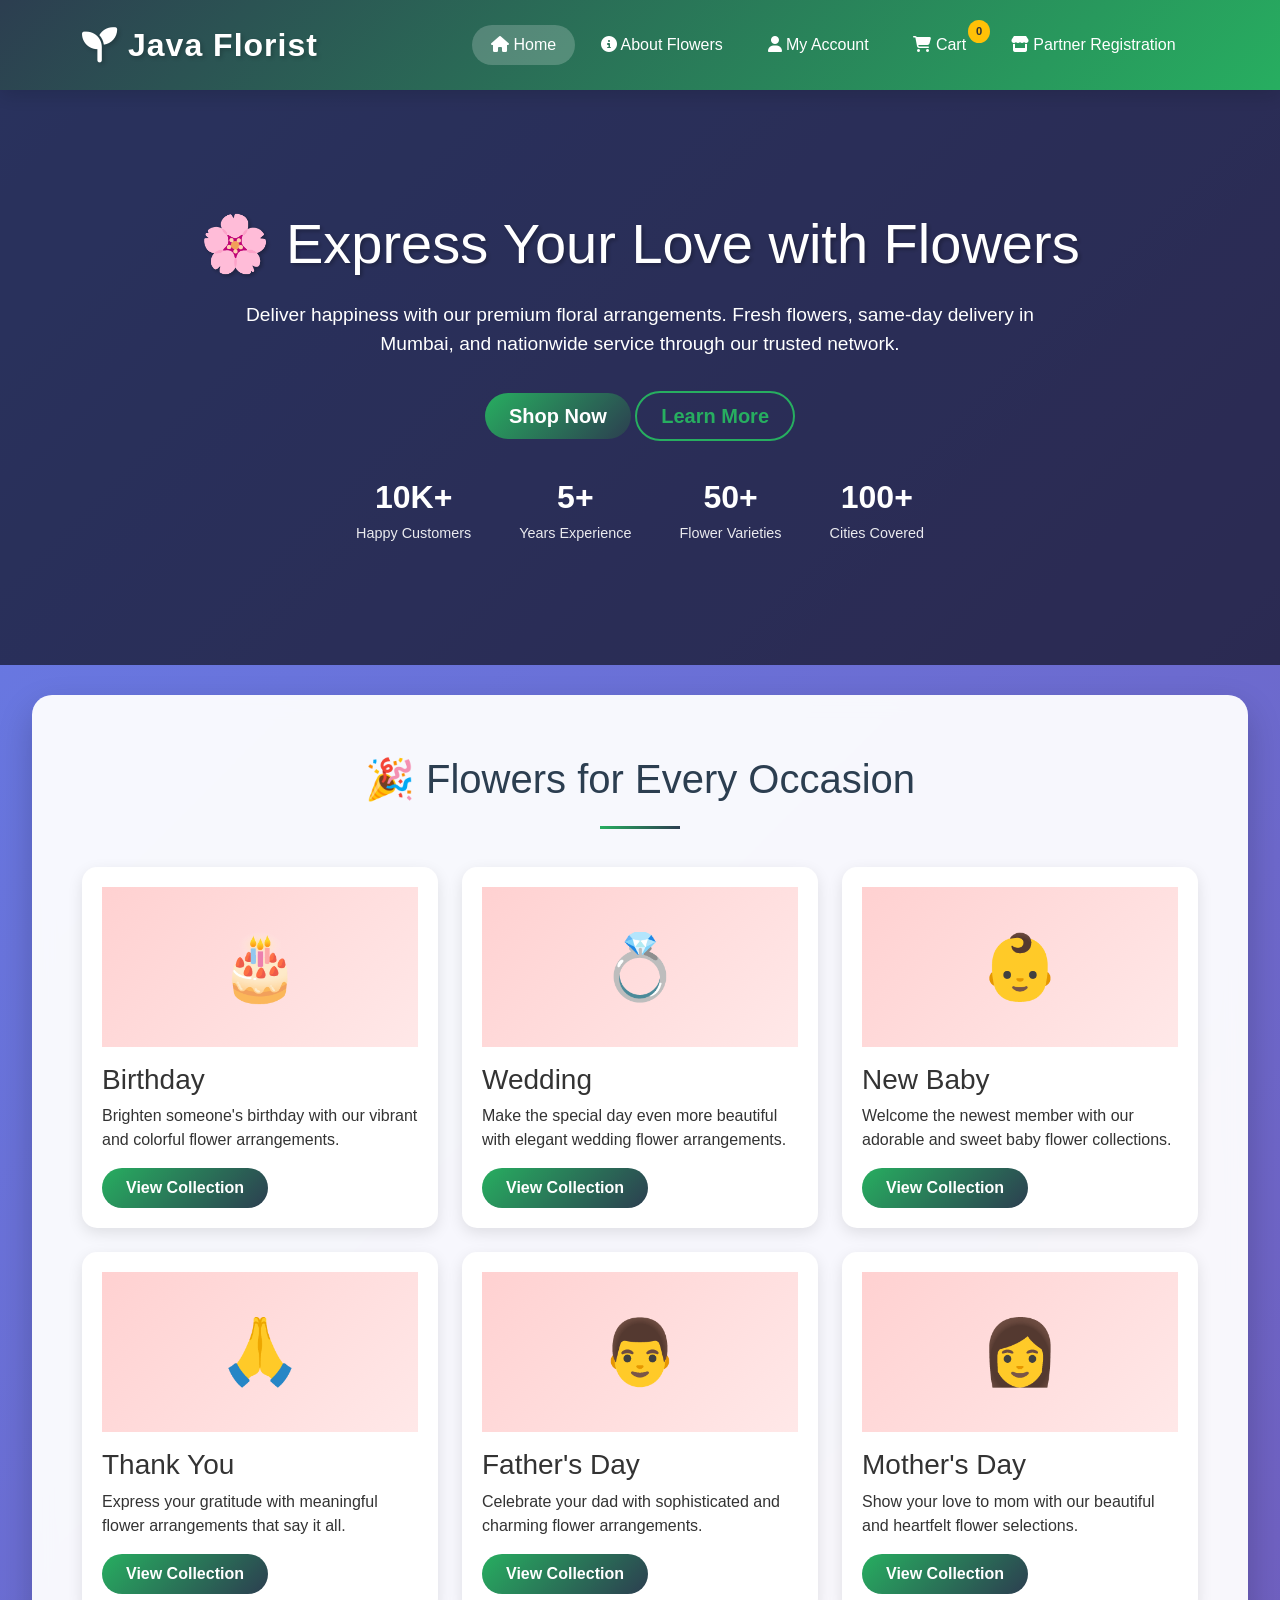
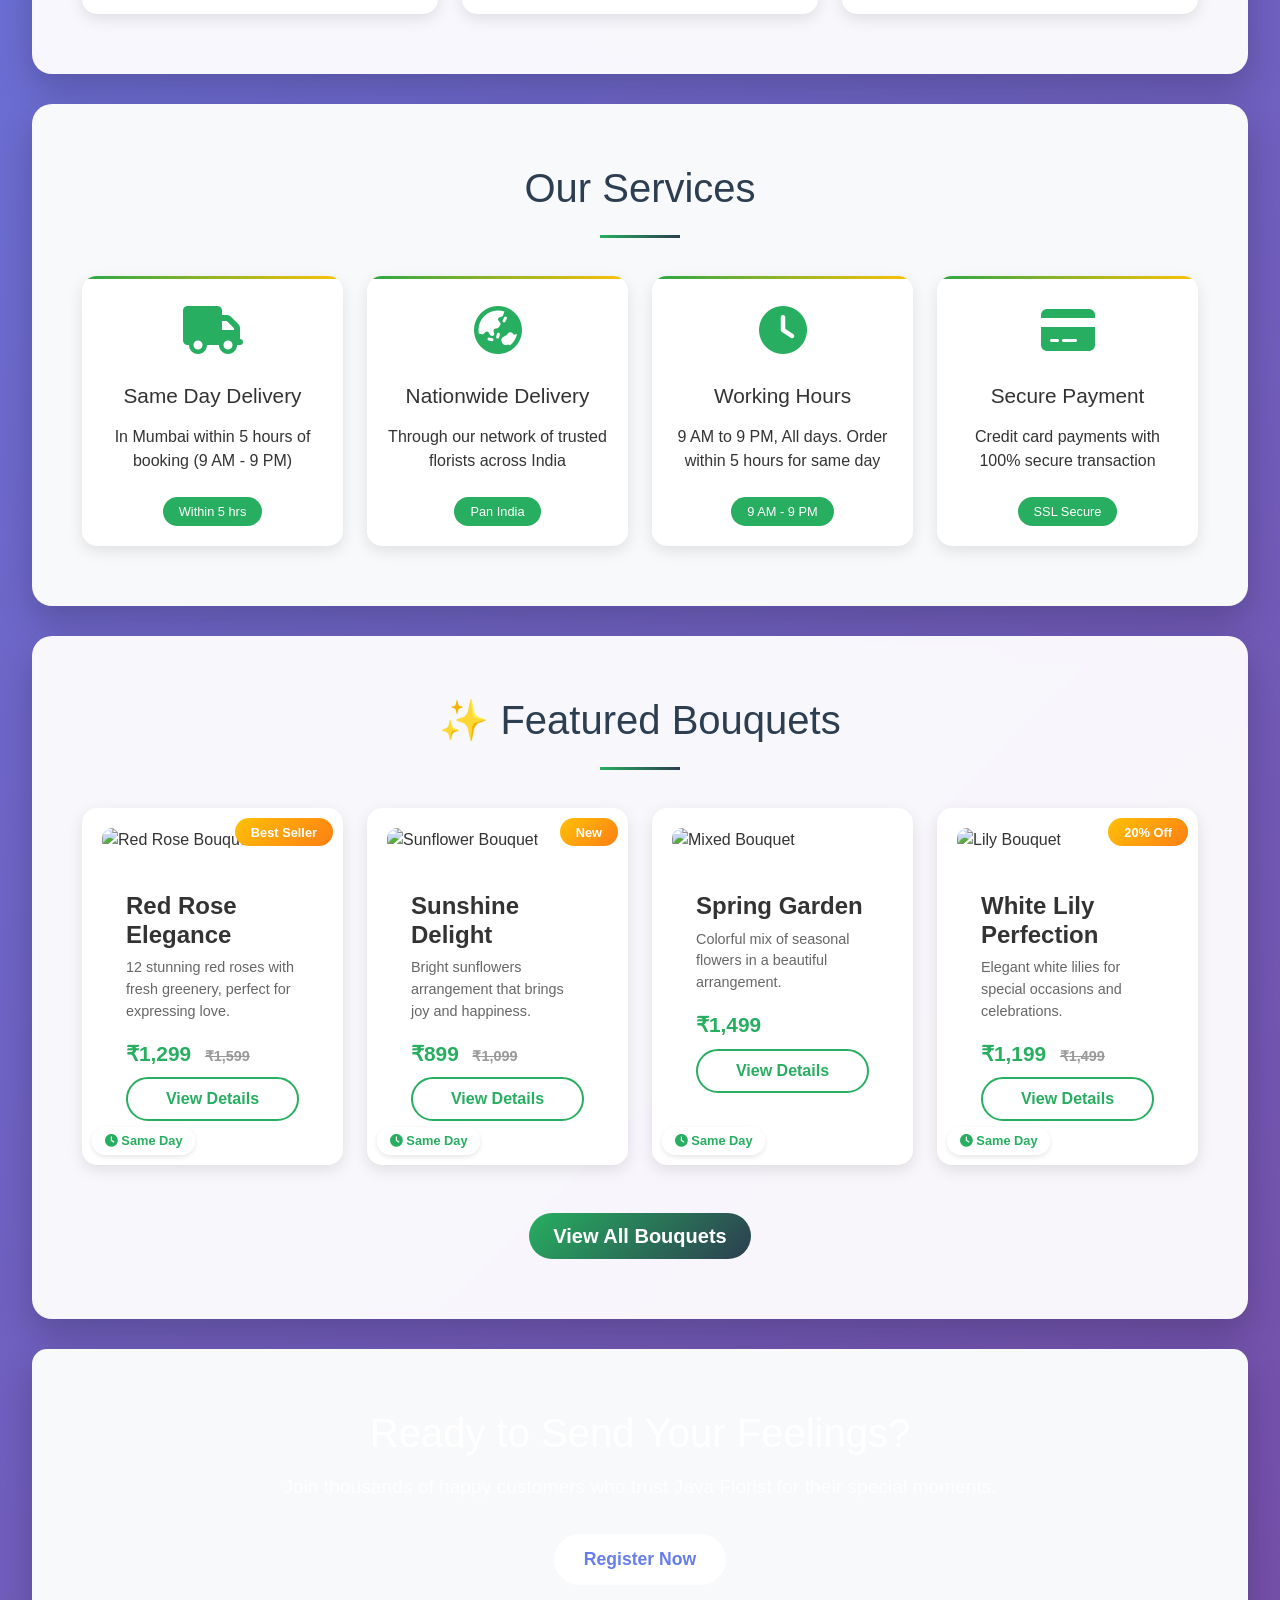
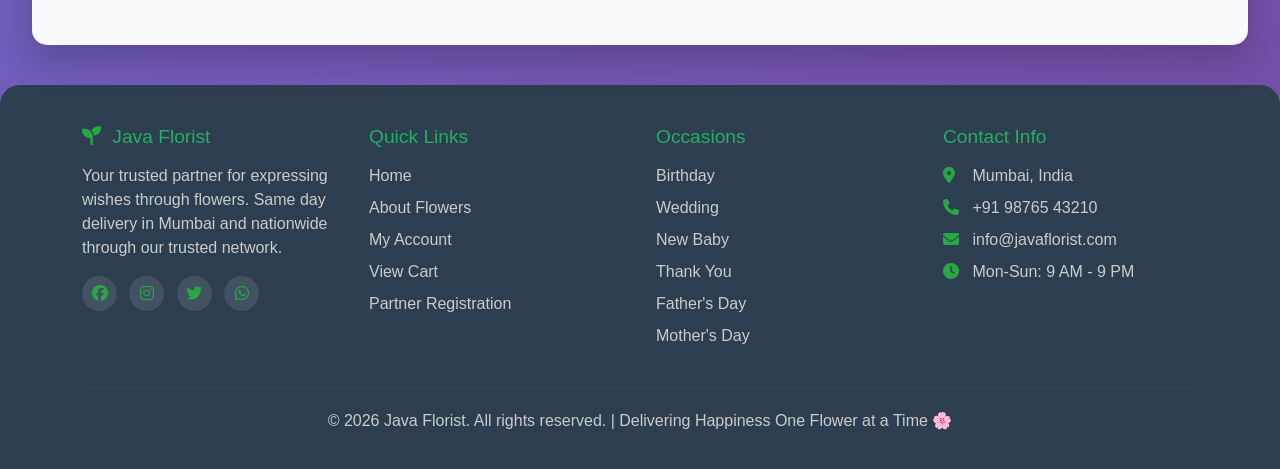
==== commit b4e3fd1f: "Fixed featured bouquets images with working Unsplash URLs" ====
--- a/index.html
+++ b/index.html
@@ -591,76 +591,76 @@
         </div>
     </section>
 
-    <!-- Featured Bouquets Section -->
-    <section>
-        <div class="container">
-            <h2 class="section-title">✨ Featured Bouquets</h2>
-            <div class="row g-4">
-                <!-- Bouquet 1 -->
-                <div class="col-lg-3 col-md-6">
-                    <div class="bouquet-card position-relative">
-                        <span class="featured-badge">Best Seller</span>
-                        <img src="https://images.pexels.com/photos/102127/pexels-photo-102127.jpeg?auto=compress&cs=tinysrgb&w=600" alt="Red Roses" class="bouquet-image">
-                        <span class="delivery-badge"><i class="fas fa-clock"></i> Same Day</span>
-                        <div class="bouquet-info">
-                            <h4>Red Rose Elegance</h4>
-                            <p class="bouquet-description">12 stunning red roses with fresh greenery</p>
-                            <div class="price-tag">₹1,299 <span class="old-price">₹1,599</span></div>
-                            <a href="bouquet-details.html?id=1" class="btn btn-outline-primary w-100 mt-2">View Details</a>
-                        </div>
-                    </div>
-                </div>
-                
-                <!-- Bouquet 2 -->
-                <div class="col-lg-3 col-md-6">
-                    <div class="bouquet-card position-relative">
-                        <span class="featured-badge">New</span>
-                        <img src="https://images.pexels.com/photos/4503759/pexels-photo-4503759.jpeg?auto=compress&cs=tinysrgb&w=600" alt="Sunflowers" class="bouquet-image">
-                        <span class="delivery-badge"><i class="fas fa-clock"></i> Same Day</span>
-                        <div class="bouquet-info">
-                            <h4>Sunshine Delight</h4>
-                            <p class="bouquet-description">Bright sunflowers that bring joy and happiness</p>
-                            <div class="price-tag">₹899 <span class="old-price">₹1,099</span></div>
-                            <a href="bouquet-details.html?id=2" class="btn btn-outline-primary w-100 mt-2">View Details</a>
-                        </div>
-                    </div>
-                </div>
-                
-                <!-- Bouquet 3 -->
-                <div class="col-lg-3 col-md-6">
-                    <div class="bouquet-card position-relative">
-                        <img src="https://images.pexels.com/photos/931162/pexels-photo-931162.jpeg?auto=compress&cs=tinysrgb&w=600" alt="Mixed Flowers" class="bouquet-image">
-                        <span class="delivery-badge"><i class="fas fa-clock"></i> Same Day</span>
-                        <div class="bouquet-info">
-                            <h4>Spring Garden</h4>
-                            <p class="bouquet-description">Colorful mix of seasonal flowers</p>
-                            <div class="price-tag">₹1,499</div>
-                            <a href="bouquet-details.html?id=3" class="btn btn-outline-primary w-100 mt-2">View Details</a>
-                        </div>
-                    </div>
-                </div>
-                
-                <!-- Bouquet 4 -->
-                <div class="col-lg-3 col-md-6">
-                    <div class="bouquet-card position-relative">
-                        <span class="featured-badge">20% Off</span>
-                        <img src="https://images.pexels.com/photos/1108215/pexels-photo-1108215.jpeg?auto=compress&cs=tinysrgb&w=600" alt="Lilies" class="bouquet-image">
-                        <span class="delivery-badge"><i class="fas fa-clock"></i> Same Day</span>
-                        <div class="bouquet-info">
-                            <h4>White Lily Perfection</h4>
-                            <p class="bouquet-description">Elegant white lilies for special occasions</p>
-                            <div class="price-tag">₹1,199 <span class="old-price">₹1,499</span></div>
-                            <a href="bouquet-details.html?id=4" class="btn btn-outline-primary w-100 mt-2">View Details</a>
-                        </div>
+   <!-- Featured Bouquets Section -->
+<section>
+    <div class="container">
+        <h2 class="section-title">✨ Featured Bouquets</h2>
+        <div class="row g-4">
+            <!-- Bouquet 1: Red Roses -->
+            <div class="col-lg-3 col-md-6">
+                <div class="bouquet-card position-relative">
+                    <span class="featured-badge">Best Seller</span>
+                    <img src="https://images.unsplash.com/photo-1548092372-0d1bd40894a3?ixlib=rb-4.0.3&auto=format&fit=crop&w=600&q=80" alt="Red Rose Bouquet" class="bouquet-image">
+                    <span class="delivery-badge"><i class="fas fa-clock"></i> Same Day</span>
+                    <div class="bouquet-info">
+                        <h4>Red Rose Elegance</h4>
+                        <p class="bouquet-description">12 stunning red roses with fresh greenery, perfect for expressing love.</p>
+                        <div class="price-tag">₹1,299 <span class="old-price">₹1,599</span></div>
+                        <a href="bouquet-details.html?id=1" class="btn btn-outline-primary w-100 mt-2">View Details</a>
                     </div>
                 </div>
             </div>
             
-            <div class="text-center mt-5">
-                <a href="bouquet.html" class="btn btn-primary btn-lg">View All Bouquets</a>
+            <!-- Bouquet 2: Sunflowers -->
+            <div class="col-lg-3 col-md-6">
+                <div class="bouquet-card position-relative">
+                    <span class="featured-badge">New</span>
+                    <img src="https://images.unsplash.com/photo-1591886960571-74d43a9d4166?ixlib=rb-4.0.3&auto=format&fit=crop&w=600&q=80" alt="Sunflower Bouquet" class="bouquet-image">
+                    <span class="delivery-badge"><i class="fas fa-clock"></i> Same Day</span>
+                    <div class="bouquet-info">
+                        <h4>Sunshine Delight</h4>
+                        <p class="bouquet-description">Bright sunflowers arrangement that brings joy and happiness.</p>
+                        <div class="price-tag">₹899 <span class="old-price">₹1,099</span></div>
+                        <a href="bouquet-details.html?id=2" class="btn btn-outline-primary w-100 mt-2">View Details</a>
+                    </div>
+                </div>
+            </div>
+            
+            <!-- Bouquet 3: Mixed Flowers -->
+            <div class="col-lg-3 col-md-6">
+                <div class="bouquet-card position-relative">
+                    <img src="https://images.unsplash.com/photo-1566378246598-5b11a0d486cc?ixlib=rb-4.0.3&auto=format&fit=crop&w=600&q=80" alt="Mixed Bouquet" class="bouquet-image">
+                    <span class="delivery-badge"><i class="fas fa-clock"></i> Same Day</span>
+                    <div class="bouquet-info">
+                        <h4>Spring Garden</h4>
+                        <p class="bouquet-description">Colorful mix of seasonal flowers in a beautiful arrangement.</p>
+                        <div class="price-tag">₹1,499</div>
+                        <a href="bouquet-details.html?id=3" class="btn btn-outline-primary w-100 mt-2">View Details</a>
+                    </div>
+                </div>
+            </div>
+            
+            <!-- Bouquet 4: Lilies -->
+            <div class="col-lg-3 col-md-6">
+                <div class="bouquet-card position-relative">
+                    <span class="featured-badge">20% Off</span>
+                    <img src="https://images.unsplash.com/photo-1561181286-d3fee6576739?ixlib=rb-4.0.3&auto=format&fit=crop&w=600&q=80" alt="Lily Bouquet" class="bouquet-image">
+                    <span class="delivery-badge"><i class="fas fa-clock"></i> Same Day</span>
+                    <div class="bouquet-info">
+                        <h4>White Lily Perfection</h4>
+                        <p class="bouquet-description">Elegant white lilies for special occasions and celebrations.</p>
+                        <div class="price-tag">₹1,199 <span class="old-price">₹1,499</span></div>
+                        <a href="bouquet-details.html?id=4" class="btn btn-outline-primary w-100 mt-2">View Details</a>
+                    </div>
+                </div>
             </div>
         </div>
-    </section>
+        
+        <div class="text-center mt-5">
+            <a href="bouquet.html" class="btn btn-primary btn-lg">View All Bouquets</a>
+        </div>
+    </div>
+</section>
 
     <!-- Call to Action Section -->
     <section class="cta-section">
